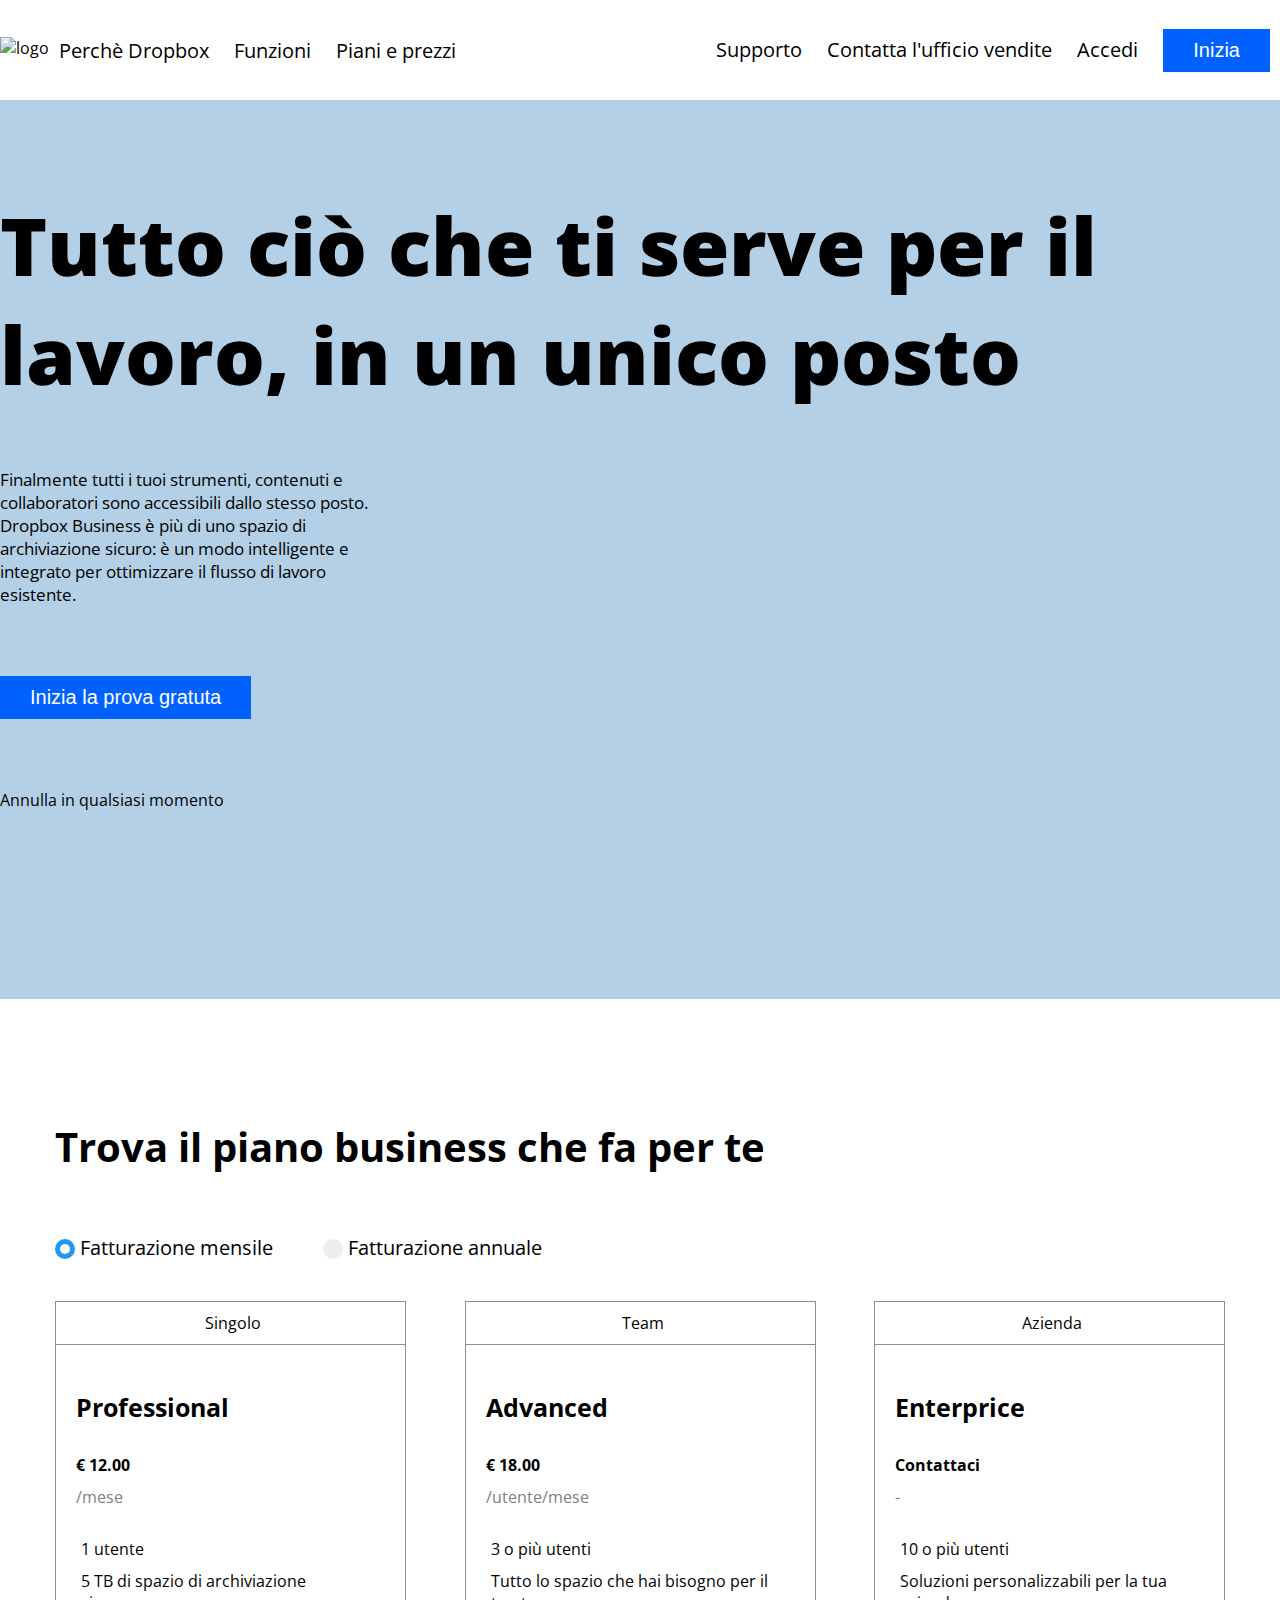
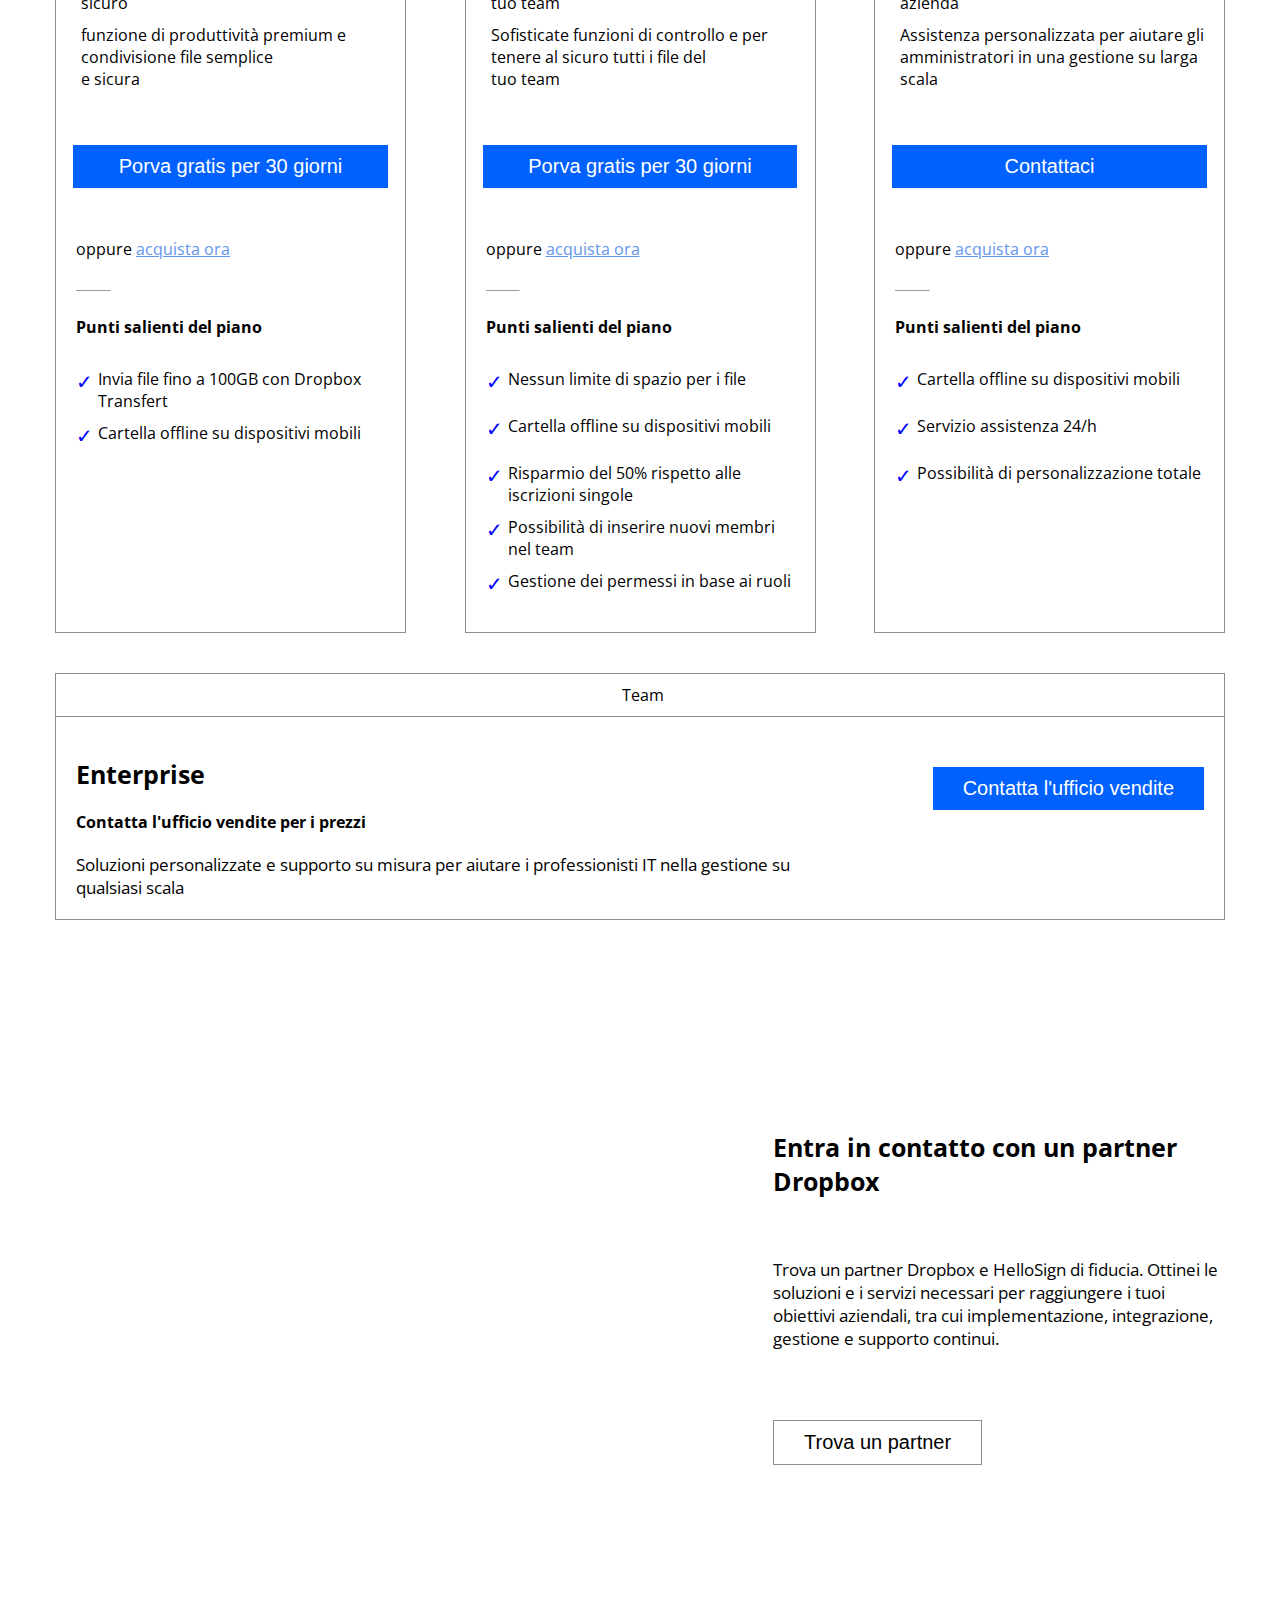
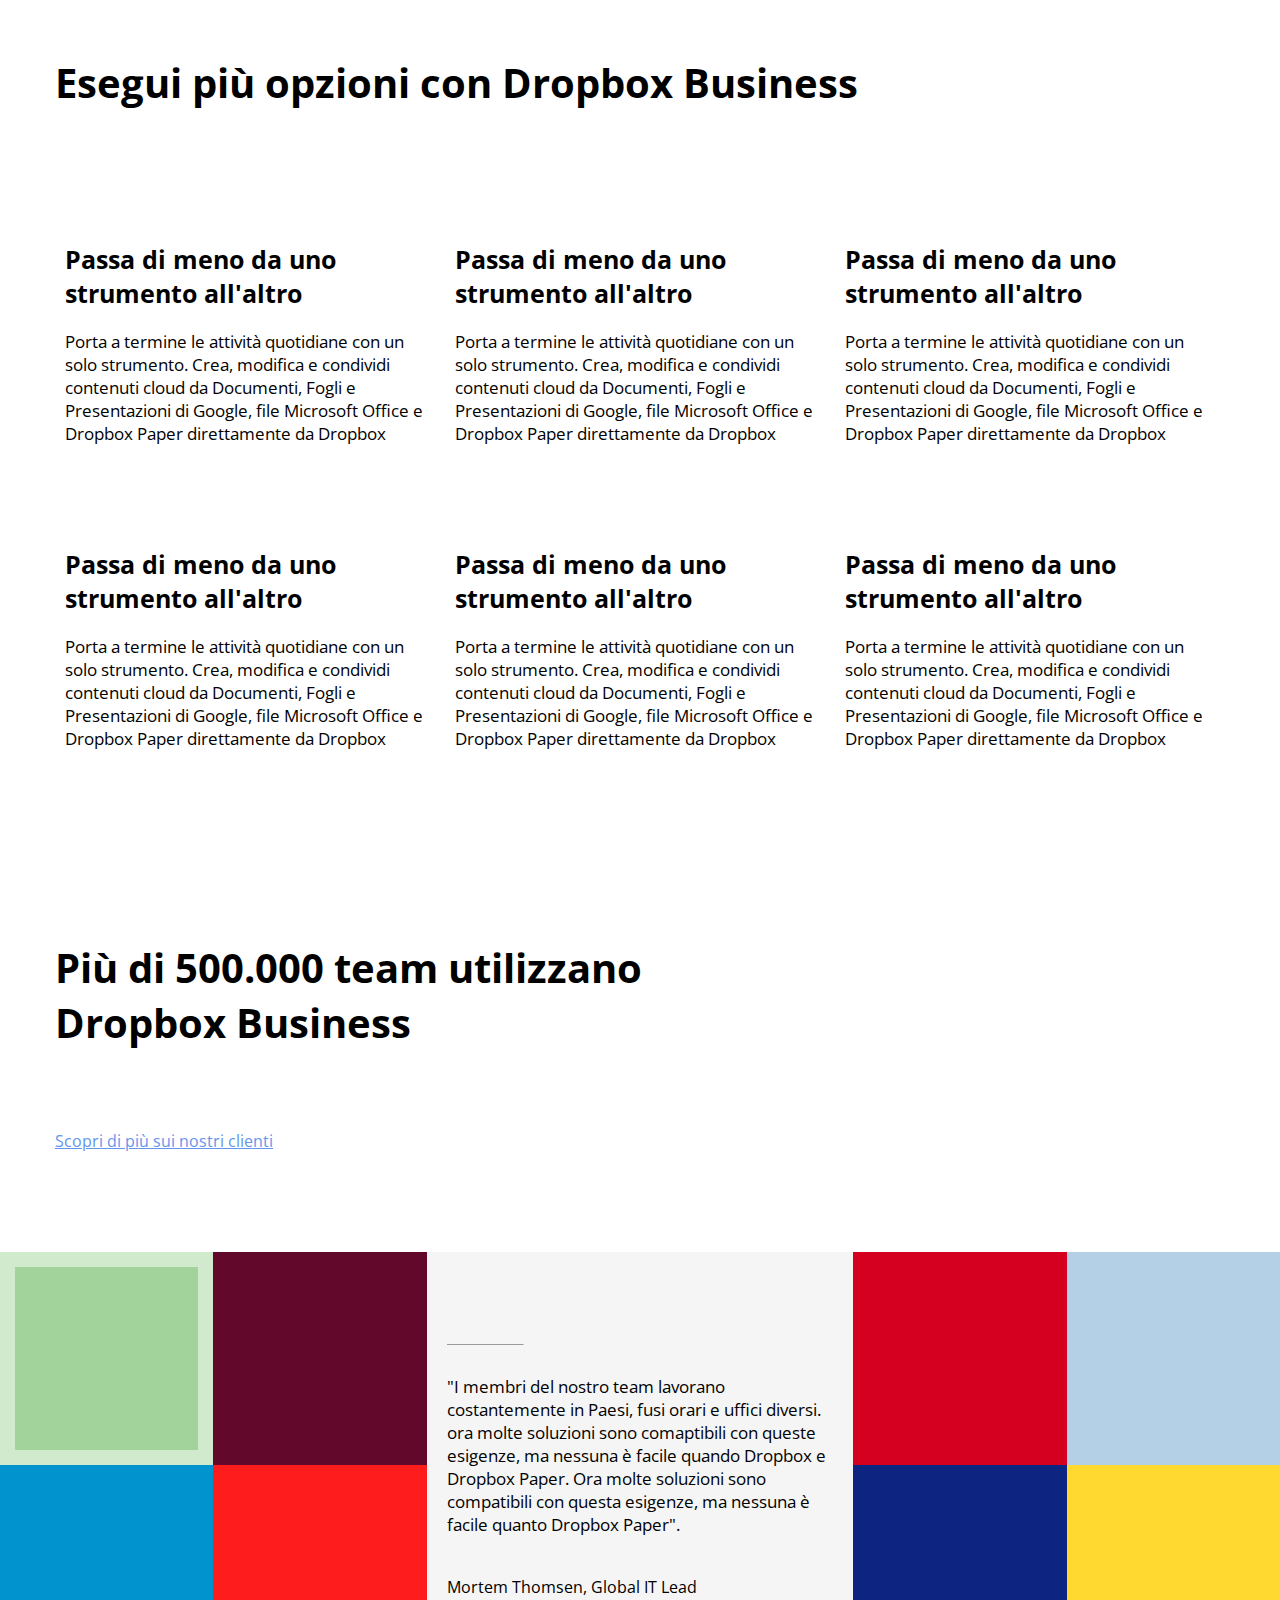
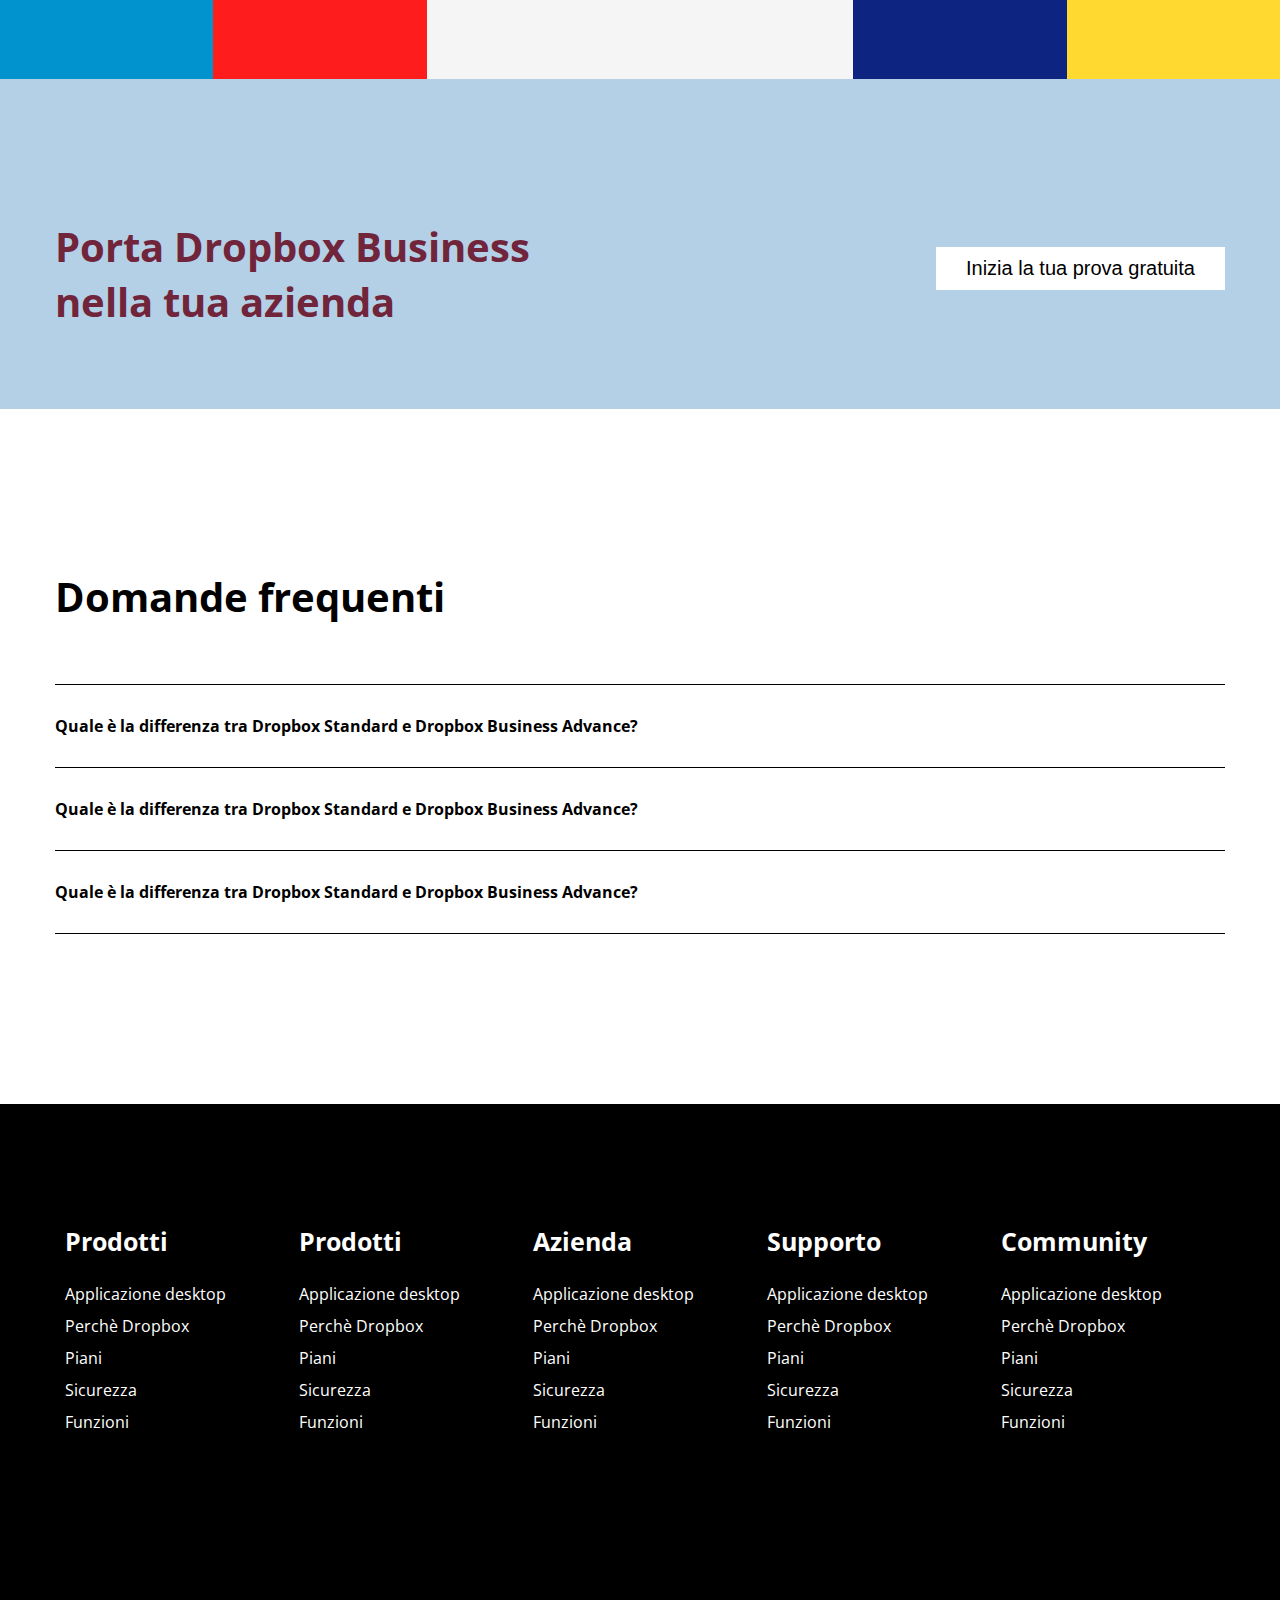
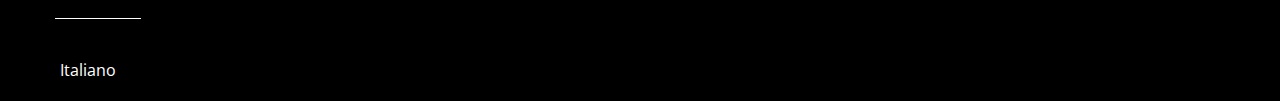
==== Bonus/index.html @ e91fddf3 "creazione file bonus" ====
<!DOCTYPE html>
<html lang="it">
    <head>
        <meta charset="UTF-8">
        <meta http-equiv="X-UA-Compatible" content="IE=edge">
        <meta name="viewport" content="width=device-width, initial-scale=1.0">
        <title>Dropbox</title>
        <link rel="preconnect" href="https://fonts.googleapis.com">
        <link rel="preconnect" href="https://fonts.gstatic.com" crossorigin>
        <link href="https://fonts.googleapis.com/css2?family=Open+Sans:wght@400;700;800&display=swap" rel="stylesheet">
        <link rel="stylesheet" href="https://cdnjs.cloudflare.com/ajax/libs/font-awesome/6.4.0/css/all.min.css" integrity="sha512-iecdLmaskl7CVkqkXNQ/ZH/XLlvWZOJyj7Yy7tcenmpD1ypASozpmT/E0iPtmFIB46ZmdtAc9eNBvH0H/ZpiBw==" crossorigin="anonymous" referrerpolicy="no-referrer">
        <link rel="stylesheet" href="./css/style.css">
    </head>
    <body>
        <!-- INIZIO HEADER -->
        <header>
            <div class="row">
                <div class="column-nav">
                    <!-- MENU DI SINISTRA -->
                    <div class="content flex">
                        <img src="./img/logo-small.png" alt="logo">
                        <ul class="nav">
                            <li> 
                                <a href="">Perchè Dropbox</a> 
                            </li>
                            <li> 
                                <a href="">Funzioni</a> 
                            </li>
                            <li> 
                                <a href="">Piani e prezzi</a> 
                            </li>
                        </ul>
                    </div>   
                    <!--FINE MENU DI SINISTRA  -->
                    <!-- MENU DI DESTRA -->        
                    <div class="content">                       
                        <ul class="nav">
                            <li> 
                                <a href="">Supporto</a> 
                            </li>
                            <li> 
                                <a href="">Contatta l'ufficio vendite</a> 
                            </li>
                            <li> 
                                <a href="">Accedi</a> 
                            </li>
                            <li> 
                                <button class="style-button">Inizia</button>
                            </li>
                        </ul>
                    </div>
                    <!-- FINEMENU DI DESTRA --> 
                </div>
            </div>
        </header>
        <!-- FINE HEADER -->
        <!-- INIZIO MAIN -->
        <main>
            <!-- INIZIO PRIMA SEZIONE -->
            <div class="jumbotron">
                <div class="big-container">
                    <div class="row wrap">
                        <!-- INIZIO PRIMA COLONNA CON TITOLO -->
                        <div class="column-100">
                            <div class="content">
                                <h1>Tutto ciò che ti serve per il <br> lavoro, in un unico posto </h1>
                            </div>
                        </div>
                        <!-- FINE PRIMA COLONNA CON TITOLO -->
                        <div class="column-100">
                            <div class="row">
                                <div class="column-30">
                                    <div class="content">
                                        <ul class="style-ul">
                                            <li>
                                                <p>Finalmente tutti i tuoi strumenti, contenuti e collaboratori sono accessibili dallo stesso posto. Dropbox Business è più di uno spazio di archiviazione sicuro: è un modo intelligente e integrato per ottimizzare il flusso di lavoro esistente.  </p>                                               
                                            </li>
                                            <li>
                                                <div>
                                                    <button class="style-button"> Inizia la prova gratuta</button>
                                                </div>  
                                            </li>
                                            <li>
                                                <div>Annulla in qualsiasi momento</div>
                                            </li>
                                        </ul>   
                                        <div id="arrow">
                                           <a id="link-no-color" href="#price-tag"> <i class="fa-sharp fa-solid fa-arrow-down"></i> </a>
                                        </div>  
                                    </div>
                                </div>
                                <!-- COLONNA CON IMMAGINE SPOSTATA -->
                                <div class="column-70 position-relative"> 
                                    <div class="img-position">
                                        <img class="img-dimension position" src="./img/jumbo.png" alt="">
                                    </div>
                                </div>
                                <!--  FINE COLONNA CON IMMAGINE SPOSTATA -->
                            </div> 
                        </div>
                    </div>
                </div>
            </div>
            <!-- FINE PRIMA SEZIONE -->
            <!-- INIZIO SECONDA SEZIONE -->
            <div class="container">
                <div class="row wrap">
                    <div class="column-100">
                        <div class="content ">
                            <h2>Trova il piano business che fa per te</h2>
                            <!-- BOTTONI RADIO -->
                            <div class=flex>
                                <label class="radio">Fatturazione mensile
                                    <input type="radio" checked="checked" name="radio"> 
                                    <span class="checkmark"></span>
                                </label>
                                <label class="radio">Fatturazione annuale
                                    <input type="radio" name="radio"> 
                                    <span class="checkmark"></span>
                            </label>
                            </div>
                            <!-- FINE BOTTONI RADIO -->
                        </div>
                    </div>
                    <div class="column-100">
                        <div class="row" id="olny-space-between">
                            <!-- PRIMA COLONNA PREZZI -->
                            <div class="column-30 border" id="price-tag">
                                <div >
                                    <div  class="user">
                                        <div> <i class="fa-solid fa-user"></i> Singolo</div>
                                    </div>
                                    <div>
                                        <ul class="price-list">
                                            <li>
                                                <h3>Professional</h3>
                                            </li>
                                            <li class="bold"> &euro; 12.00</li>
                                            <li class="grey-text">/mese</li>
                                        </ul>
                                    </div>
                                    <div>
                                        <ul class="price-list">
                                            <li> 
                                                <div><i class="fa-solid fa-user"></i></div>
                                                <div>1 utente</div> 
                                            </li>
                                            <li> 
                                                <div><i class="fa-solid fa-folder"></i></div>
                                                <div> 5 TB di spazio di archiviazione <br> sicuro</div>
                                            </li>
                                            <li> 
                                                <div><i class="fa-solid fa-share-nodes"></i></div> 
                                                <div>funzione di produttività premium e condivisione file semplice <br> e sicura</div>
                                            </li>
                                        </ul>
                                    </div>
                                    <div class="center">
                                        <button class="style-button width-button">Porva gratis per 30 giorni </button>
                                    </div>
                                    <div class="purchase-link">oppure <a href="">acquista ora</a> </div>
                                    <hr>
                                    <div>
                                        <ul class="price-list">
                                            <li>
                                                <h4>Punti salienti del piano</h4>
                                            </li>
                                            <li class="check">Invia file fino a 100GB con Dropbox Transfert</li>
                                            <li class="check">Cartella offline su dispositivi mobili</li>
                                        </ul>
                                    </div>    
                                </div>
                            </div> 
                            <!-- FINE PRIMA COLONNA PREZZI -->
                            <!-- SECONA COLONNA PREZZI -->
                            <div class="column-30 border">
                                <div >
                                    <div  class="user">
                                        <div><i class="fa-solid fa-users"></i>Team</div>
                                    </div>
                                    <div>
                                        <ul class="price-list">
                                            <li>
                                                <h3>Advanced</h3>
                                            </li>
                                            <li class="bold"> &euro; 18.00</li>
                                            <li class="grey-text">/utente/mese</li>
                                        </ul>
                                    </div>
                                    <div>
                                        <ul class="price-list">
                                            <li> 
                                                <div><i class="fa-solid fa-users"></i></div>
                                                <div>3 o più utenti</div> 
                                            </li>
                                            <li> 
                                                <div><i class="fa-solid fa-folder"></i></div>
                                                <div> Tutto lo spazio che hai bisogno per il tuo team</div>
                                            </li>
                                            <li> 
                                                <div><i class="fa-solid fa-share-nodes"></i></div> 
                                                <div>Sofisticate funzioni di controllo e per tenere al sicuro tutti i file del <br> tuo team</div>
                                            </li>
                                        </ul>
                                    </div>
                                    <div class="center">
                                        <button class="style-button width-button">Porva gratis per 30 giorni </button>
                                    </div>

                                    <div class="purchase-link">oppure <a href="">acquista ora</a> </div>
                                    <hr>
                                    <div>
                                        <ul class="price-list">
                                            <li>
                                                <h4>Punti salienti del piano</h4>
                                            </li>
                                            <li class="check">Nessun limite di spazio per i file</li>
                                            <li class="check">Cartella offline su dispositivi mobili</li>
                                            <li class="check">Risparmio del 50% rispetto alle iscrizioni singole</li>
                                            <li class="check">Possibilità di inserire nuovi membri nel team</li>
                                            <li class="check">Gestione dei permessi in base ai ruoli</li>
                                        </ul>
                                    </div>    
                                </div>
                            </div>
                            <!-- FINE SECONDA COLONNA PREZZI -->
                            <!-- TERZA COLONNA PREZZI -->
                            <div class="column-30 border">
                                <div >
                                    <div  class="user">
                                        <div> <i class="fa-sharp fa-solid fa-building"></i> Azienda</div>
                                    </div>
                                    <div>
                                        <ul class="price-list">
                                            <li>
                                                <h3>Enterprice</h3>
                                            </li>
                                            <li class="bold"> Contattaci</li>
                                            <li class="grey-text">-</li>
                                        </ul>
                                    </div>
                                    <div>
                                        <ul class="price-list">
                                            <li> 
                                                <div><i class="fa-solid fa-user"></i></div>
                                                <div>10 o più utenti</div> 
                                            </li>
                                            <li> 
                                                <div><i class="fa-solid fa-folder"></i></div>
                                                <div> Soluzioni personalizzabili per la tua azienda</div>
                                            </li>
                                            <li> 
                                                <div><i class="fa-solid fa-share-nodes"></i></div> 
                                                <div>Assistenza personalizzata per aiutare gli amministratori in una gestione su larga scala</div>
                                            </li>
                                        </ul>
                                    </div>
                                    <div class="center">
                                        <button class="style-button width-button ">Contattaci</button>
                                    </div>

                                    <div class="purchase-link">oppure <a href="">acquista ora</a> </div>
                                    <hr>
                                    <div>
                                        <ul class="price-list">
                                            <li>
                                                <h4>Punti salienti del piano</h4>
                                            </li>
                                            <li class="check">Cartella offline su dispositivi mobili</li>
                                            <li class="check">Servizio assistenza 24/h</li>
                                            <li class="check">Possibilità di personalizzazione totale</li>
                                        </ul>
                                    </div>    
                                </div>
                            </div>
                            <!-- FINE TERZA COLONNA PREZZI -->
                        </div>
                    </div>
                    <div class="column-100 border margin-bottom">
                        <div>
                            <div class="user"><i class="fa-sharp fa-solid fa-building"></i>Team</div>
                            <div class="padding position-relative">
                                <h3>Enterprise</h3>
                                <h4>Contatta l'ufficio vendite per i prezzi</h4>
                                <p>Soluzioni personalizzate e supporto su misura per aiutare i professionisti IT nella gestione su <br> qualsiasi scala</p>
                                <button class="style-button position-button">Contatta l'ufficio vendite</button>
                            </div>
                        </div>
                    </div>
                </div> 
            </div>
            <!-- FINE SECONDA SEZIONE -->
            <!-- INIZIO TERZA SEZIONE -->
            <div class="container">
                <div class="row">
                    <div class="column-60">
                       <div class="content">
                        <img class="img-dimension" src="./img/partner.png" alt="">
                       </div>
                    </div>
                    <div class="column-40">
                        <div class="content">
                            <ul class="style-ul">
                                <li>
                                    <h3>Entra in contatto con un partner Dropbox</h3>
                                </li>
                                <li>
                                    <p>Trova un partner Dropbox e HelloSign di fiducia. Ottinei le soluzioni e i servizi necessari per raggiungere i tuoi obiettivi aziendali, tra cui implementazione, integrazione, gestione e supporto continui.</p>
                                </li>
                                <li>
                                    <div>
                                        <button class="style-button white-button border"> Trova un partner</button>
                                    </div>  
                                </li>
                            </ul>   
                        </div>
                    </div>
                </div>
            </div>
             <!-- FINE TERZA SEZIONE -->
             <!-- INIZIO QUARTA SEZIONE -->
            <div class="container">
                <div class="row wrap">
                    <div class="column-100">
                        <h2>Esegui più opzioni con Dropbox Business</h2>
                    </div>
                    <div class="column-100">
                        <div class="row wrap">
                            <div class="column-33">
                                <div class="content">
                                    <img class="img-dimension" src="./img/business-feature-switching-tools.png" alt="">
                                    <h3>Passa di meno da uno strumento all'altro</h3>
                                    <p>Porta a termine le attività quotidiane con un solo strumento. Crea, modifica e condividi contenuti cloud da Documenti, Fogli e Presentazioni di Google, file Microsoft Office e Dropbox Paper direttamente da Dropbox</p>
                                </div>
                            </div>
                            <div class="column-33">
                                <div class="content">
                                    <img class="img-dimension" src="./img/business-feature-send-files-it.png" alt="">
                                    <h3>Passa di meno da uno strumento all'altro</h3>
                                    <p>Porta a termine le attività quotidiane con un solo strumento. Crea, modifica e condividi contenuti cloud da Documenti, Fogli e Presentazioni di Google, file Microsoft Office e Dropbox Paper direttamente da Dropbox</p>
                                </div>
                            </div>
                            <div class="column-33">
                                <div class="content">
                                    <img class="img-dimension" src="./img/business-feature-coordinate-it.png" alt="">
                                    <h3>Passa di meno da uno strumento all'altro</h3>
                                    <p>Porta a termine le attività quotidiane con un solo strumento. Crea, modifica e condividi contenuti cloud da Documenti, Fogli e Presentazioni di Google, file Microsoft Office e Dropbox Paper direttamente da Dropbox</p>
                                </div>
                            </div>
                            <div class="column-33">
                                <div class="content">
                                    <img class="img-dimension" src="./img/business-feature-integrations-it.png" alt="">
                                    <h3>Passa di meno da uno strumento all'altro</h3>
                                    <p>Porta a termine le attività quotidiane con un solo strumento. Crea, modifica e condividi contenuti cloud da Documenti, Fogli e Presentazioni di Google, file Microsoft Office e Dropbox Paper direttamente da Dropbox</p>
                                </div>
                            </div>
                            <div class="column-33">
                                <div class="content">
                                    <img class="img-dimension" src="./img/business-feature-multi-device.png" alt="">
                                    <h3>Passa di meno da uno strumento all'altro</h3>
                                    <p>Porta a termine le attività quotidiane con un solo strumento. Crea, modifica e condividi contenuti cloud da Documenti, Fogli e Presentazioni di Google, file Microsoft Office e Dropbox Paper direttamente da Dropbox</p>
                                </div>
                            </div>
                            <div class="column-33">
                                <div class="content">
                                    <img class="img-dimension" src="./img/business-feature-security.png" alt="">
                                    <h3>Passa di meno da uno strumento all'altro</h3>
                                    <p>Porta a termine le attività quotidiane con un solo strumento. Crea, modifica e condividi contenuti cloud da Documenti, Fogli e Presentazioni di Google, file Microsoft Office e Dropbox Paper direttamente da Dropbox</p>
                                </div>
                            </div>
                        </div>
                    </div>
                </div>
            </div>
            <!-- FINE QUARTA SEZIONE -->
            <!-- INIZIO QUINTA SEZIONE -->
            <div class="container">
                <div class="row">
                    <div class="column-100 margin-bottom" >
                        <div class="content">
                            <h2>Più di 500.000 team utilizzano <br> Dropbox Business</h2>
                        </div>
                        <div>
                            <a href="">Scopri di più sui nostri clienti</a>
                        </div>
                    </div>
                </div>
            </div>
            <div class="jumbotron">
                <div class="row wrap">
                    <div class="column-100">
                        <div class="row">
                            <div class="column-logo">
                                <div class="row wrap">
                                    <div class="column-50 flex-center" id="square-1">   
                                      <img class="img-dimension-fix" src="./img/designit.svg" alt="">   
                                    </div>
                                    <div class="column-50 flex-center" id="square-2">   
                                        <img class="img-dimension-fix" src="./img/arizona_state_university.svg" alt="">   
                                      </div>
                                    <div class="column-50 flex-center" id="square-3">   
                                        <img class="img-dimension-fix" src="./img/university_of_florida.svg" alt="">   
                                    </div>
                                    <div class="column-50 flex-center" id="square-4">   
                                        <img class="img-dimension-fix" src="./img/topps.svg" alt="">   
                                    </div>
                                </div>
                            </div>
                            <div class="column-logo">
                                <div class="content padding">
                                    <img id="logo-dimension" src="./img/designit.svg" alt="">
                                    <hr id="hr-logo-svg" >
                                    <p>"I membri del nostro team lavorano costantemente in Paesi, fusi orari e uffici diversi. ora molte soluzioni sono comaptibili con queste esigenze, ma nessuna è facile quando Dropbox e Dropbox Paper. Ora molte soluzioni sono compatibili con questa esigenze, ma nessuna è facile quanto Dropbox Paper".</p>
                                    <div class="margin-bottom">Mortem Thomsen, Global IT Lead </div>
                                </div>
                            </div>
                            <div class="column-logo">
                                <div class="row wrap">
                                    <div class="column-50 flex-center" id="square-5">   
                                        <img class="img-dimension-fix" src="./img/world_bicycle_relief.svg" alt="">   
                                      </div>
                                      <div class="column-50 flex-center" id="square-6">   
                                          <img class="img-dimension-fix" src="./img/hearst_corp.svg" alt="">   
                                        </div>
                                      <div class="column-50 flex-center" id="square-7">   
                                          <img class="img-dimension-fix" src="./img/lonely_planet.svg" alt="">   
                                      </div>
                                      <div class="column-50 flex-center" id="square-8">   
                                          <img class="img-dimension-fix" src="./img/clear_channel.svg" alt="">   
                                      </div>
                                </div>
                            </div>
                        </div>
                    </div>
                </div>
                <div class="container">
                    <div class="row">
                        <div class="column-100">
                           <div class="content flex-space-between">
                            <h2 id="h2-color">Porta Dropbox Business <br> nella tua azienda</h2>
                            <button class="style-button white-button"> Inizia la tua prova gratuita </button>
                           </div>
                        </div>
                    </div>
                </div>
            </div>
            <!-- FINE QUINTA SEZIONE -->
            <!-- INIZIO SESTA SEZIONE -->
            <div class="container">
                <div class="row">
                    <div class="column-100 margin-bottom">
                        <div class="content">
                            <h2 id="faq">Domande frequenti</h2>
                            <div class="accordion flex-space-between">
                                <div > Quale è la differenza tra Dropbox Standard e Dropbox Business Advance?</div>
                                <div class="angle_down"><i class="fa-solid fa-angle-down"></i></div>
                            </div>
                            <div class="accordion flex-space-between">
                                <div > Quale è la differenza tra Dropbox Standard e Dropbox Business Advance?</div>
                                <div class="angle_down"><i class="fa-solid fa-angle-down"></i></div>
                            </div>
                            <div class="accordion flex-space-between">
                                <div > Quale è la differenza tra Dropbox Standard e Dropbox Business Advance?</div>
                                <div class="angle_down"><i class="fa-solid fa-angle-down"></i></div>
                            </div>
                        </div>
                    </div>
                </div>
            </div>
             <!-- FINE SESTA SEZIONE -->                
        </main>
        <!-- FINE MAIN -->
        <!-- INIZIO FOOTER -->
        <footer>
            <div class="container">
                <div class="row wrap">
                    <div class="column-100 margin-bottom">
                        <div class="row">
                            <div class="column-20">
                                <div class="content">
                                    <h3>Prodotti</h3>
                                    <ul class="footer-list">
                                        <li><a href="">Applicazione desktop</a></li>
                                        <li><a href="">Perchè Dropbox</a></li>
                                        <li><a href="">Piani</a></li>
                                        <li><a href="">Sicurezza</a></li>
                                        <li><a href="">Funzioni</a></li>
                                    </ul>
                                </div>
                            </div>
                            <div class="column-20">
                                <div class="content">
                                    <h3>Prodotti</h3>
                                    <ul class="footer-list">
                                        <li><a href="">Applicazione desktop</a></li>
                                        <li><a href="">Perchè Dropbox</a></li>
                                        <li><a href="">Piani</a></li>
                                        <li><a href="">Sicurezza</a></li>
                                        <li><a href="">Funzioni</a></li>
                                    </ul>
                                </div>
                            </div>
                            <div class="column-20">
                                <div class="content">
                                    <h3>Azienda</h3>
                                    <ul class="footer-list">
                                        <li><a href="">Applicazione desktop</a></li>
                                        <li><a href="">Perchè Dropbox</a></li>
                                        <li><a href="">Piani</a></li>
                                        <li><a href="">Sicurezza</a></li>
                                        <li><a href="">Funzioni</a></li>
                                    </ul>
                                </div>
                            </div>
                            <div class="column-20">
                                <div class="content">
                                    <h3>Supporto</h3>
                                    <ul class="footer-list">
                                        <li><a href="">Applicazione desktop</a></li>
                                        <li><a href="">Perchè Dropbox</a></li>
                                        <li><a href="">Piani</a></li>
                                        <li><a href="">Sicurezza</a></li>
                                        <li><a href="">Funzioni</a></li>
                                    </ul>
                                </div>
                            </div>
                            <div class="column-20">
                                <div class="content">
                                    <h3>Community</h3>
                                    <ul class="footer-list">
                                        <li><a href="">Applicazione desktop</a></li>
                                        <li><a href="">Perchè Dropbox</a></li>
                                        <li><a href="">Piani</a></li>
                                        <li><a href="">Sicurezza</a></li>
                                        <li><a href="">Funzioni</a></li>
                                    </ul>
                                </div>
                            </div>
                        </div>
                    </div>
                    <div class="column-100">
                        <div class="content">
                            <div id="language"> <i class="fa-solid fa-earth-europe"></i> Italiano <i class="fa-solid fa-caret-up"></i></div> 
                        </div>
                    </div>
                </div>
                
            </div>
        </footer>
        <!-- FINE FOOTER -->
    
    </body>
</html>
---- Bonus/css/style.css ----
*{
    margin:0;
    padding:0;
    box-sizing: border-box;
}

body{
    font-family: 'Open Sans', sans-serif;
}

html{
    scroll-behavior: smooth;
}

/*  CLASSI UTILITIES */
/* CLASSI CONTENITORI */
.row{
    height: 100%;
    display: flex; 
}

.content{
    margin: 20px 0;
 }

.jumbotron{
    background-color: rgba(180,208,231,255);
}
.container{
    margin: 0 auto;
    max-width: 1170px;
    margin-top: 50px;
}
/* FINE CLASSI CONTENITORI */

/* CLASSI STILE LISTE */
ul{
    list-style-type: none;
}

li{
    display: flex;
}

.style-ul > li{
    padding: 20px 0;
}
/* FINE CLASSI STILI LISTE */

/* CLASSI LARGHEZZA COLONNE */
.column-70{
    width: 70%; 
}

.column-30{
    width: 30%;  
}

.column-33{
    margin: 10px;
    width: calc(100%/3 - 20px)
}

.column-100{    
    width: 100%;
}
/* FINE CLASSI LARGHEZZA COLONNE */

/* CLASSI FLEX E POSITION */
.flex{
    display: flex;
}
.wrap{
    flex-wrap: wrap;
}
.position-relative{
    position:relative
}

.flex-space-between{
    display: flex;
    justify-content: space-between;
    align-items: center;
}
/* FINE CLASSI FLEX E POSITION */

/* CLASSI STILE TITOLI E PARAGRAFI */
h2{
    font-size: 40px;
    padding-top: 30px;
    margin-top: 40px;
    padding-bottom: 60px;
}

h3 {
    font-size: 25px;
    padding: 20px 0;
}

h4{
    padding-bottom: 20px;  
}

p{
    font-size: 17px;
    
}
/* FINE CLASSI STILE TITOLI E PARAGRAFI */

/* CLASSI STILE BOX-MODEL */
.border{
    border: 1px solid rgb(142, 140, 140);
}

.padding{
    padding: 20px;
}

.margin-bottom{
    margin-bottom:100px;
    margin-top: 40px;
}
/* FINE CLASSI STILE BOX-MODEL */

/* CLASSI STILE BUTTON*/
button{
    background-color: rgba(0,97,255,255);
    border: none; 
    color: white;
}

.white-button{
    background-color: white;
    color: black;
}

.style-button{
    font-size: 20px;
    padding: 10px 30px;
    margin: 30px 0;
}

/* FINE CLASSI STILE BUTTON */

.img-dimension{
    width: 100%;
}
/* FINE CLASSI UTILITIES */

/* INIZIO CLASSI HEADER */
header{
    height: 100px;  
}

header a {
    text-decoration: none;
    color: black;
}

.column-nav{
    height: 100%;
    width: 100%;
    display: flex;
    justify-content: space-between;
    align-items: center; 
}

.nav{
    font-size: 20px;
}

.nav > li{
    display: inline-block;
    margin:0 10px;
}
/* FINE CLASSI HEADER */

/* INIZIO CLASSI MAIN */
main a{
    color: cornflowerblue;
}

/* CLASSI PRIMA SEZIONE */
.big-container{
    max-width: 1400px;
    margin:0 auto;  
}

#arrow{
    font-size: 50px;
    padding-top: 80px;
}

h1{
    margin-top:90px;
    font-weight: 800;
    font-size: 80px;
}

.img-position{
    position: absolute;
    top:85px
}

#link-no-color{
    color: black;
}

/* FINE CLASSI PRIMA SEZIONE */

/* INZIO CLASSI SECONDA SEZIONE */
/* STILIZZAZIONE RADIO BUTTON */
.radio{
    display: block;
    position: relative;
    padding-left: 25px;
    margin-right: 50px;
    margin-bottom: 20px;
    cursor: pointer;
    font-size: 20px;
    -webkit-user-select: none;
    -moz-user-select: none;
    -ms-user-select: none;
    user-select: none;
}

.radio input {
    position: absolute;
    opacity: 0;
    cursor: pointer;
}

.checkmark {
    position: absolute;
    top: 5px;
    left: 0px;
    height: 20px;
    width: 20px;
    background-color: #eee;
    border-radius: 50%;
}

.radio:hover input ~ .checkmark {
    background-color: #ccc;
  }
  
.radio input:checked ~ .checkmark {
    background-color: #2196F3;
} 

.checkmark:after {
    content: "";
    position: absolute;
    display: none;
}

.radio:after {
    content: "";
    position: absolute;
    display: none;
}

.radio input:checked ~ .checkmark:after {
    display: block;
  }

.radio .checkmark:after {
    position: absolute;
    top: 50%;
    left: 50%;
    transform: translate(-50%, -50%);
    width:10px;
    height: 10px;
    border-radius: 50%;
    background: white;
}
/* FINE STILIZZAZIONE RADIO BUTTON */
.check::before{
    content: '✓';
    padding-right:5px;
    padding-bottom: 10px;
    font-size: 20px;
    color:blue
}

#olny-space-between{
    display: flex;
    justify-content: space-between;
}

.user{
    text-align: center;
    border-bottom: 1px solid rgb(142, 140, 140); 
    padding:10px 
}

.fa-solid{
    padding-right: 5px;
    
}

.price-list{
    margin:20px;
}

.price-list > li{
    padding: 5px 0;
}

.purchase-link{
    padding: 20px;
}

.center{
    text-align: center;
}

hr{
    width: 10%;
    margin-left: 20px;
    margin-top: 10px;
    border-bottom: 0;
}

.grey-text{
    color: grey;
}

.bold{
    font-weight: 700;
}

.width-button{
    width: 90%;
}
.position-button{
    position: absolute;
    right: 20px;
    top: 20px;
}
/* FINE CLASSI SECONDA SEZIONE */

/* INIZIO CLASSI TERZA SEZIONE */
.column-60{
    width: 60%;
    margin-right: 40px; 
}

.column-40{
    width: 40%; 
}
/* FINE CLASSI TERZA SEZIONE */

/* INZIO CLASSI QUINTA SEZIONE */
.img-dimension-fix{
    width: 50%;
    filter: invert(100%);
}

.column-50{
    width: calc(100%/2);
    height: calc(100%/2);
}

.flex-center{
    display: flex;
    justify-content: center;
    align-items: center;  
}

.column-logo{
    width: calc(100%/3);
    height: calc(100vw/3);
    background-color:rgba(245,245,245,255) ;
}

.column-20{
  
    width: 20%;
    margin: 40px 10px;
}

#hr-logo-svg{
    margin: 30px 0;
    width: 20%;
    border-bottom: 0;
    color: gray;
}

#logo-dimension{
    width: 50%;
}
/* CLASSI BACKGROUND-COLOR QUADRATI */
#square-1{
    background-color: rgba(162,211,155,255) ;
    border: 15px solid rgba(209,233,205,255);
}
#square-2{
    background-color:rgba(97,8,43,255) ;
}
#square-3{
    background-color:rgba(0,147,206,255) ;
}
#square-4{
    background-color:rgba(255,28,28,255) ;
}
#square-5{
    background-color:rgba(213,0,31,255) ;
}
#square-6{
    background-color:rgba(180,208,231,255) ;
}
#square-7{
    background-color:rgba(13,36,129,255) ;
}
#square-8{
    background-color:rgba(255,216,48,255) ;
}
/* FINE CLASSI BACKGROUND-COLOR QUADRATI */
#h2-color{
    color: rgba(113,37,59,255) ;
}
/* FINE CLASSI QUINTA SEZIONE */

/* CLASSI SESTA SEZIONE */
#faq{
    border-bottom: 1px solid black;
}

.accordion{
    border-bottom: 1px solid black;
    padding: 30px 0;
    font-weight: 700;
}

.angle_down{
    padding:0 40px;
}
/* FINE CLASSI SESTA SEZIONE */
/* FINE CLASSI MAIN */

/* CLASSI FOOTER */
footer{
    background-color: black;
    color: white;
}
footer a {
    text-decoration: none;
    color: white;
}

.footer-list li{
    padding: 5px 0;
}

#language{
    display: inline-block;
    border-top: 1px solid white;
    padding-top: 40px;
    padding-right: 20px;
}
/* CLASSI FOOTER */
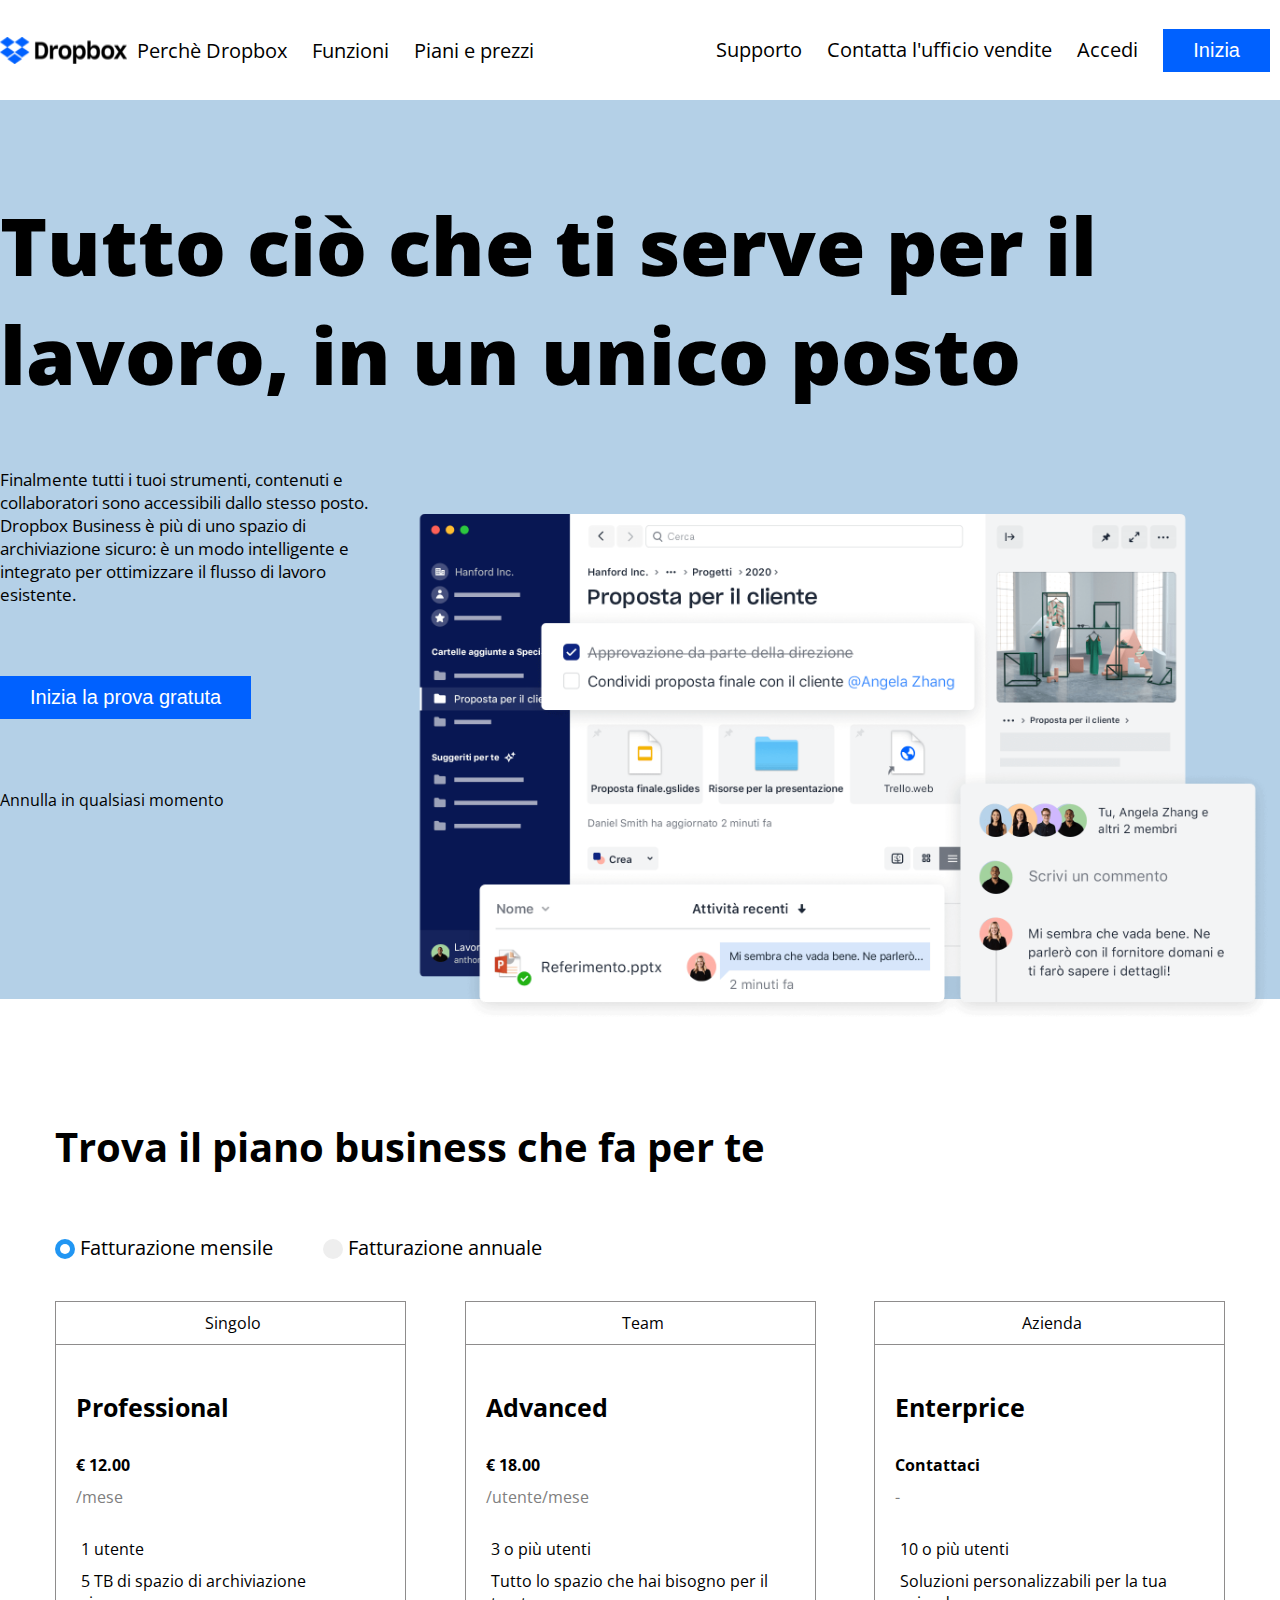
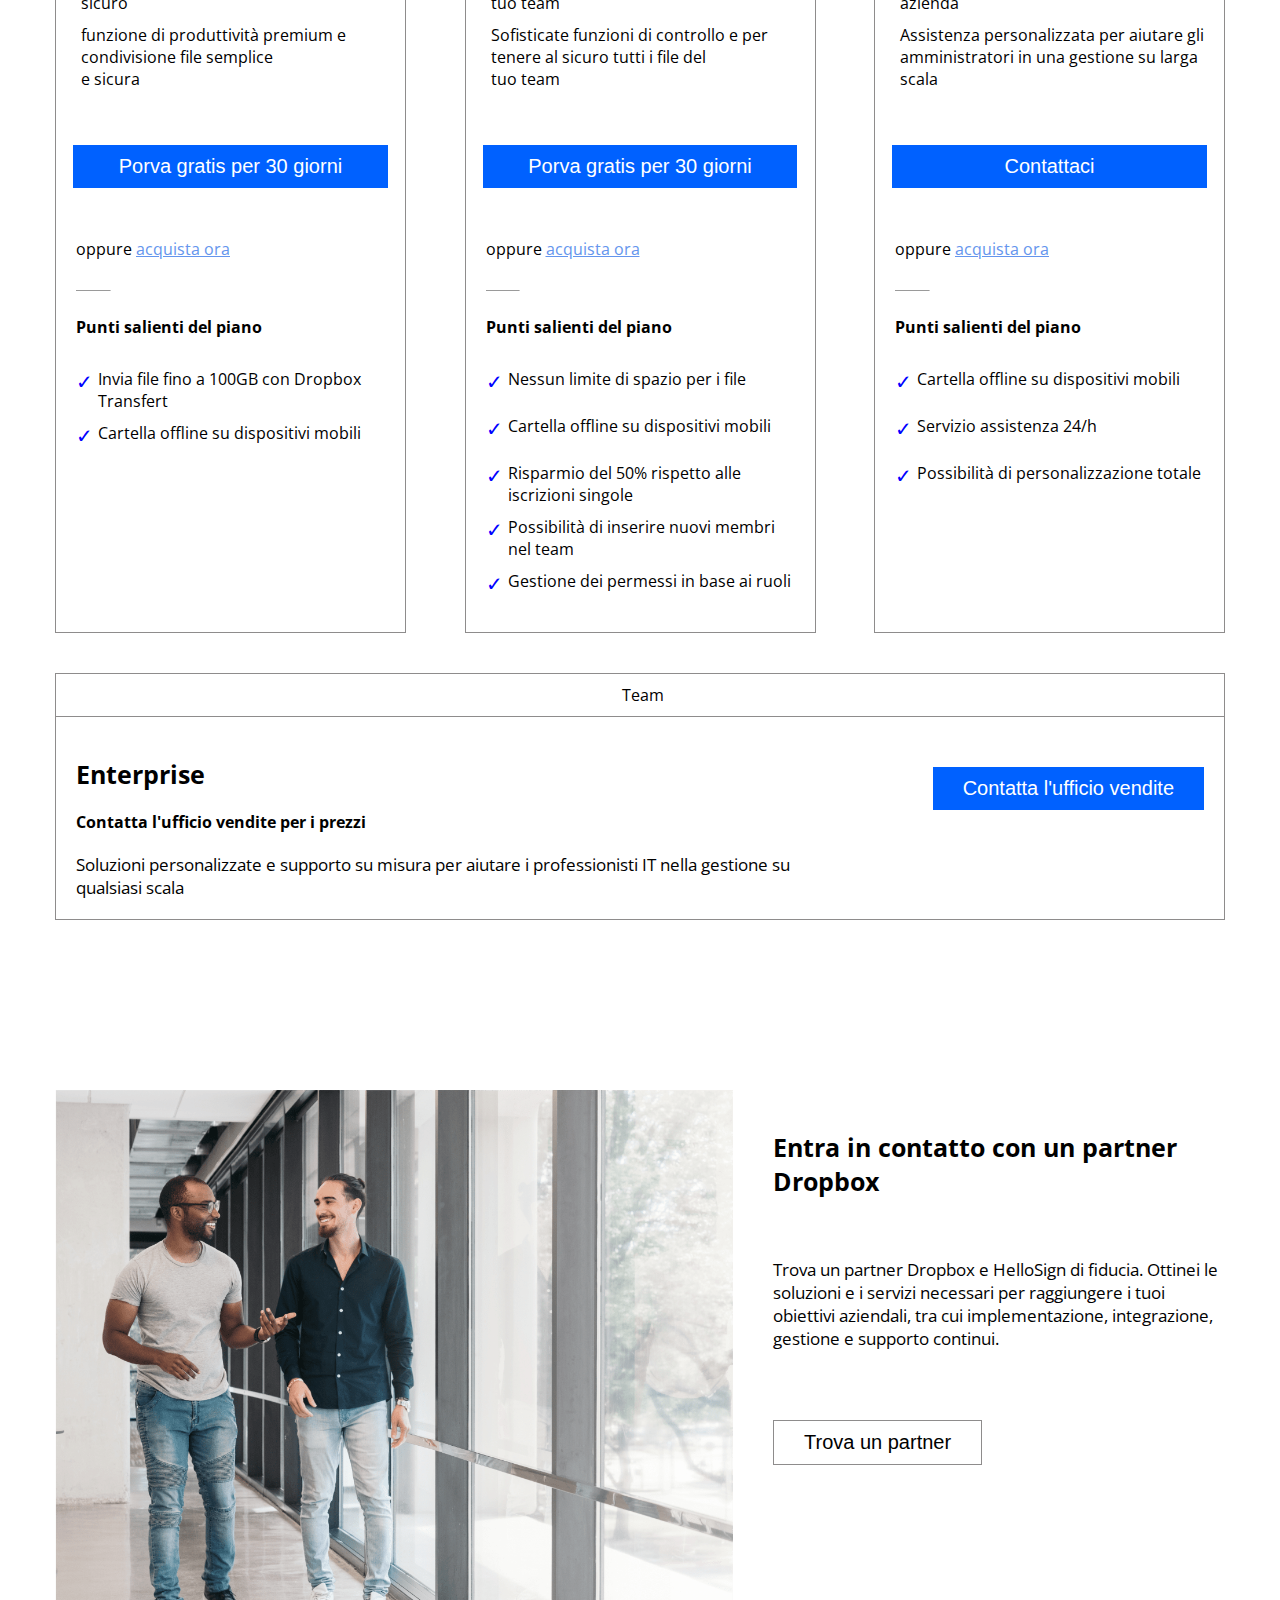
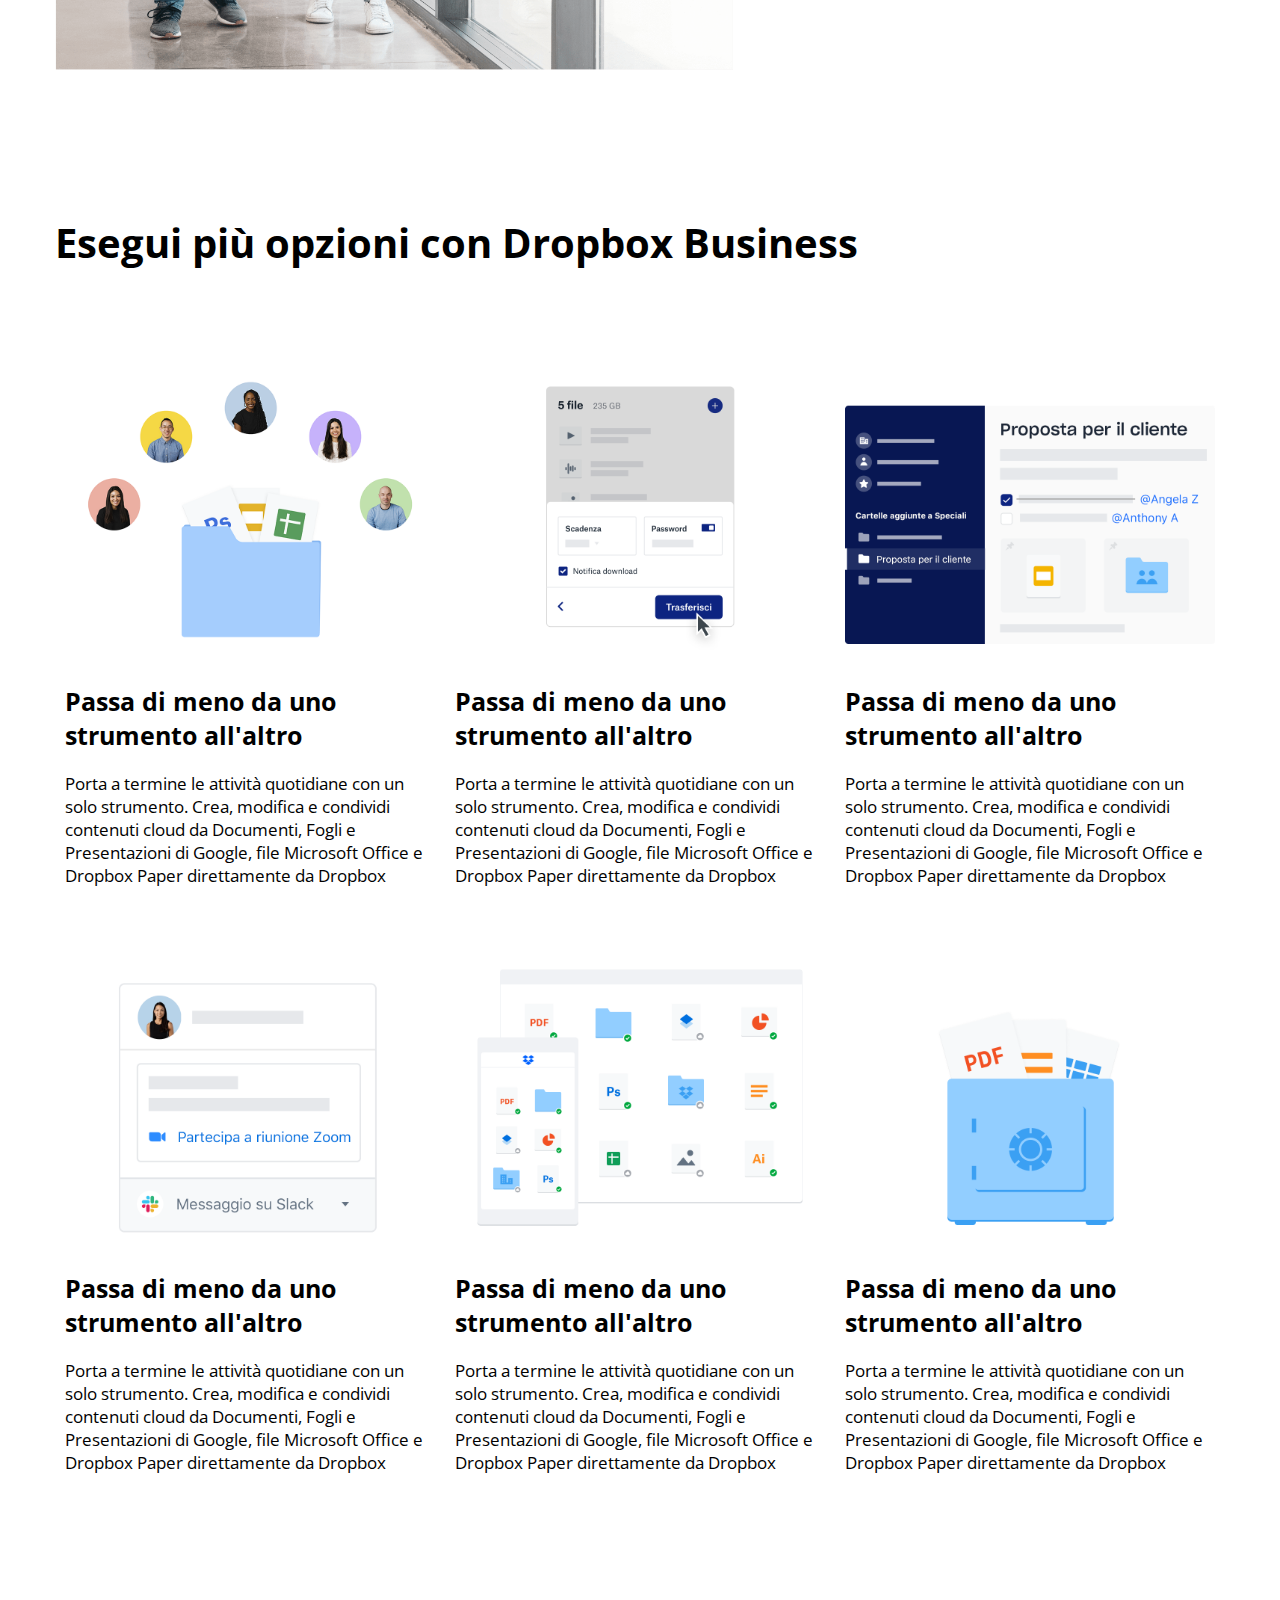
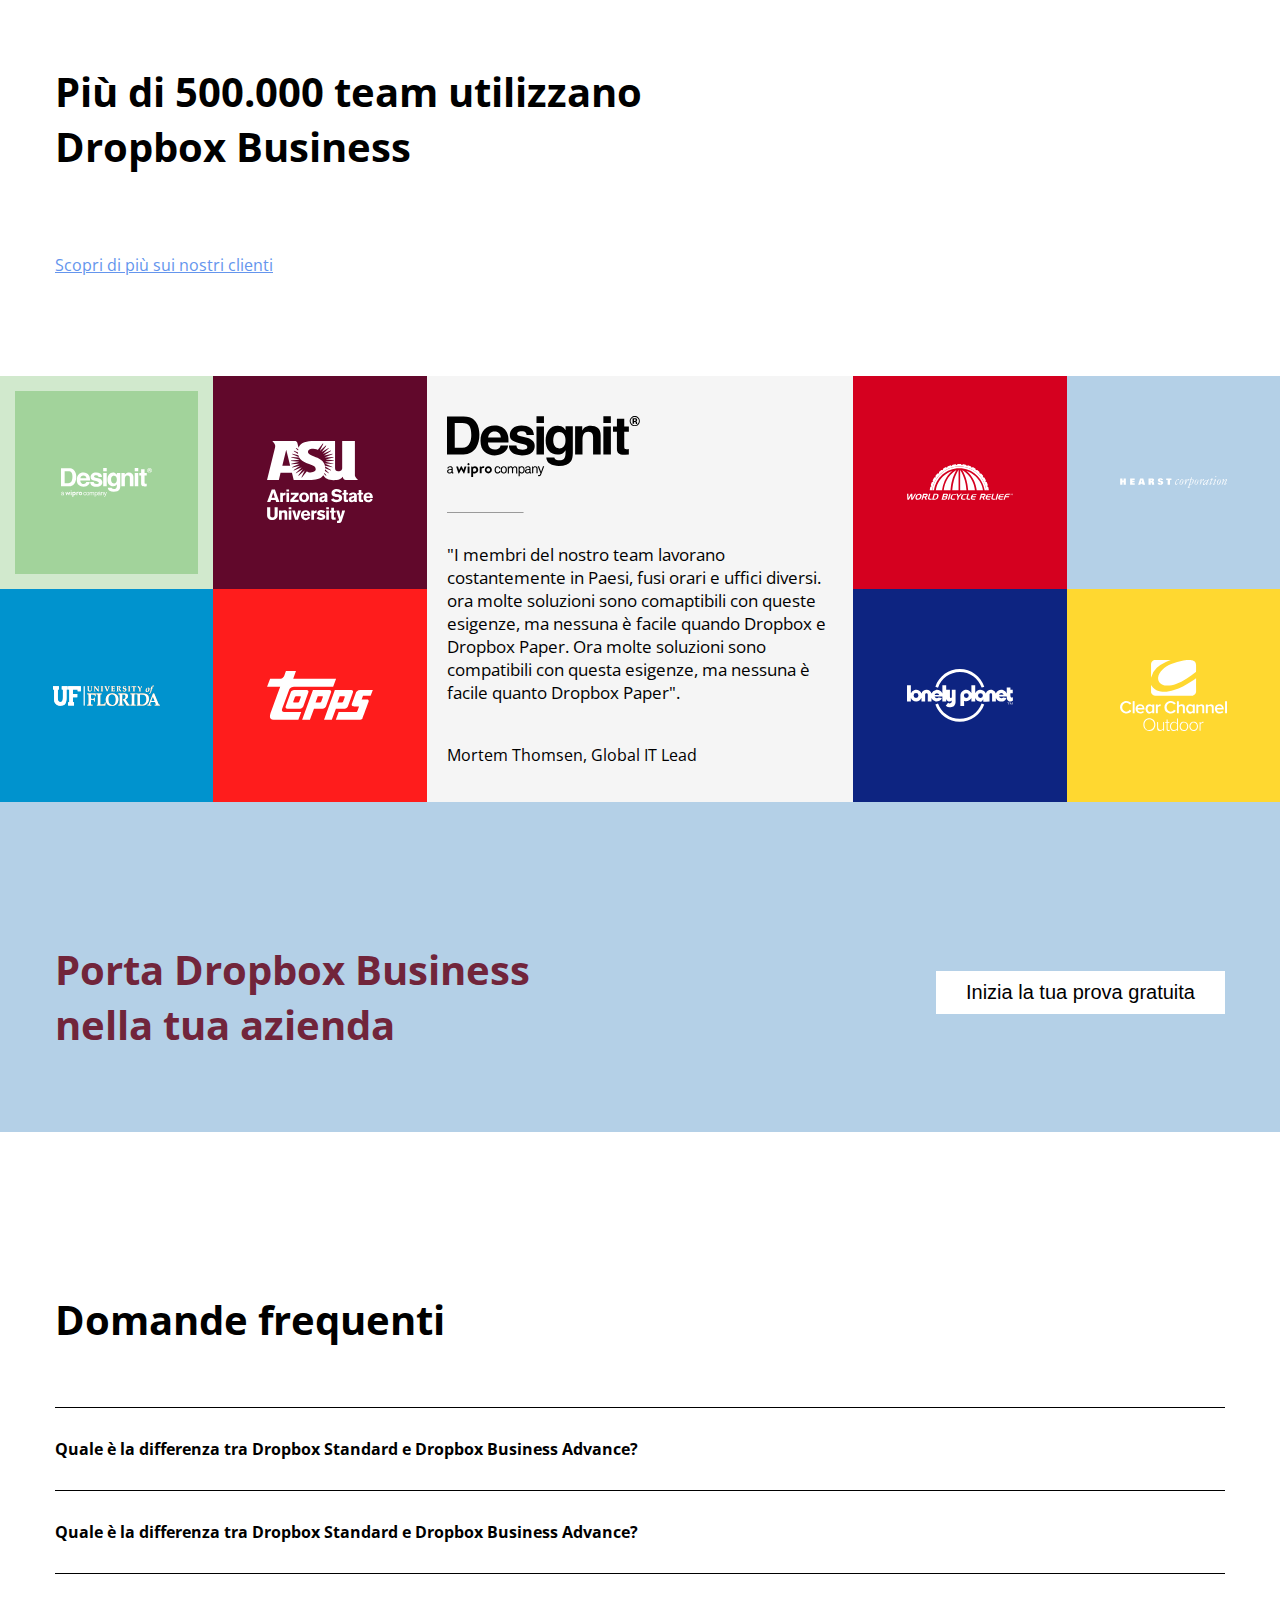
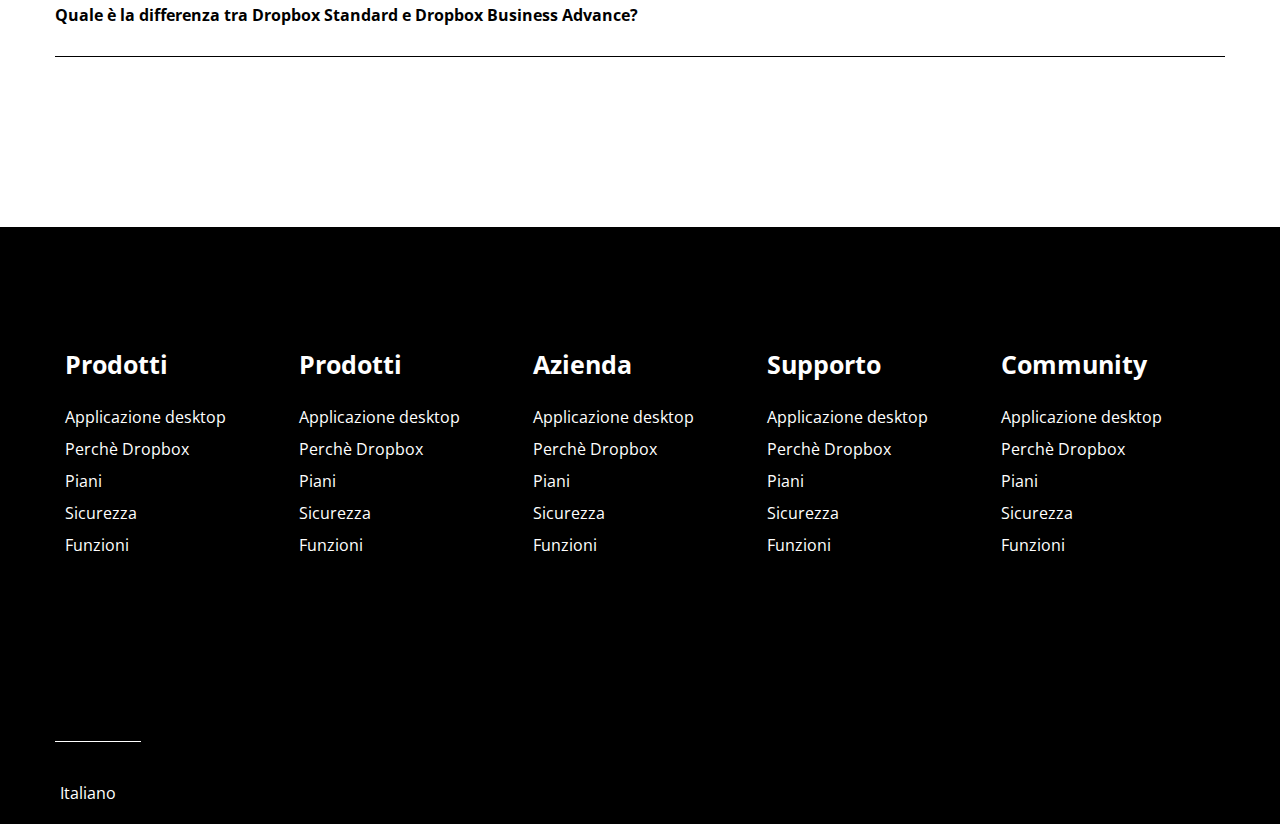
==== commit e03c4d22: "[FIX]link immagini" ====
--- a/Bonus/index.html
+++ b/Bonus/index.html
@@ -4,7 +4,7 @@
         <meta charset="UTF-8">
         <meta http-equiv="X-UA-Compatible" content="IE=edge">
         <meta name="viewport" content="width=device-width, initial-scale=1.0">
-        <title>Dropbox</title>
+        <title>Dropbox-bonus</title>
         <link rel="preconnect" href="https://fonts.googleapis.com">
         <link rel="preconnect" href="https://fonts.gstatic.com" crossorigin>
         <link href="https://fonts.googleapis.com/css2?family=Open+Sans:wght@400;700;800&display=swap" rel="stylesheet">
@@ -18,7 +18,7 @@
                 <div class="column-nav">
                     <!-- MENU DI SINISTRA -->
                     <div class="content flex">
-                        <img src="./img/logo-small.png" alt="logo">
+                        <img src=".././img/logo-small.png" alt="logo">
                         <ul class="nav">
                             <li> 
                                 <a href="">Perchè Dropbox</a> 
@@ -92,7 +92,7 @@
                                 <!-- COLONNA CON IMMAGINE SPOSTATA -->
                                 <div class="column-70 position-relative"> 
                                     <div class="img-position">
-                                        <img class="img-dimension position" src="./img/jumbo.png" alt="">
+                                        <img class="img-dimension position" src=".././img/jumbo.png" alt="jumbo">
                                     </div>
                                 </div>
                                 <!--  FINE COLONNA CON IMMAGINE SPOSTATA -->
@@ -295,7 +295,7 @@
                 <div class="row">
                     <div class="column-60">
                        <div class="content">
-                        <img class="img-dimension" src="./img/partner.png" alt="">
+                        <img class="img-dimension" src=".././img/partner.png" alt="">
                        </div>
                     </div>
                     <div class="column-40">
@@ -328,42 +328,42 @@
                         <div class="row wrap">
                             <div class="column-33">
                                 <div class="content">
-                                    <img class="img-dimension" src="./img/business-feature-switching-tools.png" alt="">
+                                    <img class="img-dimension" src=".././img/business-feature-switching-tools.png" alt="">
                                     <h3>Passa di meno da uno strumento all'altro</h3>
                                     <p>Porta a termine le attività quotidiane con un solo strumento. Crea, modifica e condividi contenuti cloud da Documenti, Fogli e Presentazioni di Google, file Microsoft Office e Dropbox Paper direttamente da Dropbox</p>
                                 </div>
                             </div>
                             <div class="column-33">
                                 <div class="content">
-                                    <img class="img-dimension" src="./img/business-feature-send-files-it.png" alt="">
+                                    <img class="img-dimension" src=".././img/business-feature-send-files-it.png" alt="">
                                     <h3>Passa di meno da uno strumento all'altro</h3>
                                     <p>Porta a termine le attività quotidiane con un solo strumento. Crea, modifica e condividi contenuti cloud da Documenti, Fogli e Presentazioni di Google, file Microsoft Office e Dropbox Paper direttamente da Dropbox</p>
                                 </div>
                             </div>
                             <div class="column-33">
                                 <div class="content">
-                                    <img class="img-dimension" src="./img/business-feature-coordinate-it.png" alt="">
+                                    <img class="img-dimension" src=".././img/business-feature-coordinate-it.png" alt="">
                                     <h3>Passa di meno da uno strumento all'altro</h3>
                                     <p>Porta a termine le attività quotidiane con un solo strumento. Crea, modifica e condividi contenuti cloud da Documenti, Fogli e Presentazioni di Google, file Microsoft Office e Dropbox Paper direttamente da Dropbox</p>
                                 </div>
                             </div>
                             <div class="column-33">
                                 <div class="content">
-                                    <img class="img-dimension" src="./img/business-feature-integrations-it.png" alt="">
+                                    <img class="img-dimension" src=".././img/business-feature-integrations-it.png" alt="">
                                     <h3>Passa di meno da uno strumento all'altro</h3>
                                     <p>Porta a termine le attività quotidiane con un solo strumento. Crea, modifica e condividi contenuti cloud da Documenti, Fogli e Presentazioni di Google, file Microsoft Office e Dropbox Paper direttamente da Dropbox</p>
                                 </div>
                             </div>
                             <div class="column-33">
                                 <div class="content">
-                                    <img class="img-dimension" src="./img/business-feature-multi-device.png" alt="">
+                                    <img class="img-dimension" src=".././img/business-feature-multi-device.png" alt="">
                                     <h3>Passa di meno da uno strumento all'altro</h3>
                                     <p>Porta a termine le attività quotidiane con un solo strumento. Crea, modifica e condividi contenuti cloud da Documenti, Fogli e Presentazioni di Google, file Microsoft Office e Dropbox Paper direttamente da Dropbox</p>
                                 </div>
                             </div>
                             <div class="column-33">
                                 <div class="content">
-                                    <img class="img-dimension" src="./img/business-feature-security.png" alt="">
+                                    <img class="img-dimension" src=".././img/business-feature-security.png" alt="">
                                     <h3>Passa di meno da uno strumento all'altro</h3>
                                     <p>Porta a termine le attività quotidiane con un solo strumento. Crea, modifica e condividi contenuti cloud da Documenti, Fogli e Presentazioni di Google, file Microsoft Office e Dropbox Paper direttamente da Dropbox</p>
                                 </div>
@@ -393,22 +393,22 @@
                             <div class="column-logo">
                                 <div class="row wrap">
                                     <div class="column-50 flex-center" id="square-1">   
-                                      <img class="img-dimension-fix" src="./img/designit.svg" alt="">   
+                                      <img class="img-dimension-fix" src=".././img/designit.svg" alt="">   
                                     </div>
                                     <div class="column-50 flex-center" id="square-2">   
-                                        <img class="img-dimension-fix" src="./img/arizona_state_university.svg" alt="">   
+                                        <img class="img-dimension-fix" src=".././img/arizona_state_university.svg" alt="">   
                                       </div>
                                     <div class="column-50 flex-center" id="square-3">   
-                                        <img class="img-dimension-fix" src="./img/university_of_florida.svg" alt="">   
+                                        <img class="img-dimension-fix" src=".././img/university_of_florida.svg" alt="">   
                                     </div>
                                     <div class="column-50 flex-center" id="square-4">   
-                                        <img class="img-dimension-fix" src="./img/topps.svg" alt="">   
+                                        <img class="img-dimension-fix" src=".././img/topps.svg" alt="">   
                                     </div>
                                 </div>
                             </div>
                             <div class="column-logo">
                                 <div class="content padding">
-                                    <img id="logo-dimension" src="./img/designit.svg" alt="">
+                                    <img id="logo-dimension" src=".././img/designit.svg" alt="">
                                     <hr id="hr-logo-svg" >
                                     <p>"I membri del nostro team lavorano costantemente in Paesi, fusi orari e uffici diversi. ora molte soluzioni sono comaptibili con queste esigenze, ma nessuna è facile quando Dropbox e Dropbox Paper. Ora molte soluzioni sono compatibili con questa esigenze, ma nessuna è facile quanto Dropbox Paper".</p>
                                     <div class="margin-bottom">Mortem Thomsen, Global IT Lead </div>
@@ -417,16 +417,16 @@
                             <div class="column-logo">
                                 <div class="row wrap">
                                     <div class="column-50 flex-center" id="square-5">   
-                                        <img class="img-dimension-fix" src="./img/world_bicycle_relief.svg" alt="">   
+                                        <img class="img-dimension-fix" src=".././img/world_bicycle_relief.svg" alt="">   
                                       </div>
                                       <div class="column-50 flex-center" id="square-6">   
-                                          <img class="img-dimension-fix" src="./img/hearst_corp.svg" alt="">   
+                                          <img class="img-dimension-fix" src=".././img/hearst_corp.svg" alt="">   
                                         </div>
                                       <div class="column-50 flex-center" id="square-7">   
-                                          <img class="img-dimension-fix" src="./img/lonely_planet.svg" alt="">   
+                                          <img class="img-dimension-fix" src=".././img/lonely_planet.svg" alt="">   
                                       </div>
                                       <div class="column-50 flex-center" id="square-8">   
-                                          <img class="img-dimension-fix" src="./img/clear_channel.svg" alt="">   
+                                          <img class="img-dimension-fix" src=".././img/clear_channel.svg" alt="">   
                                       </div>
                                 </div>
                             </div>
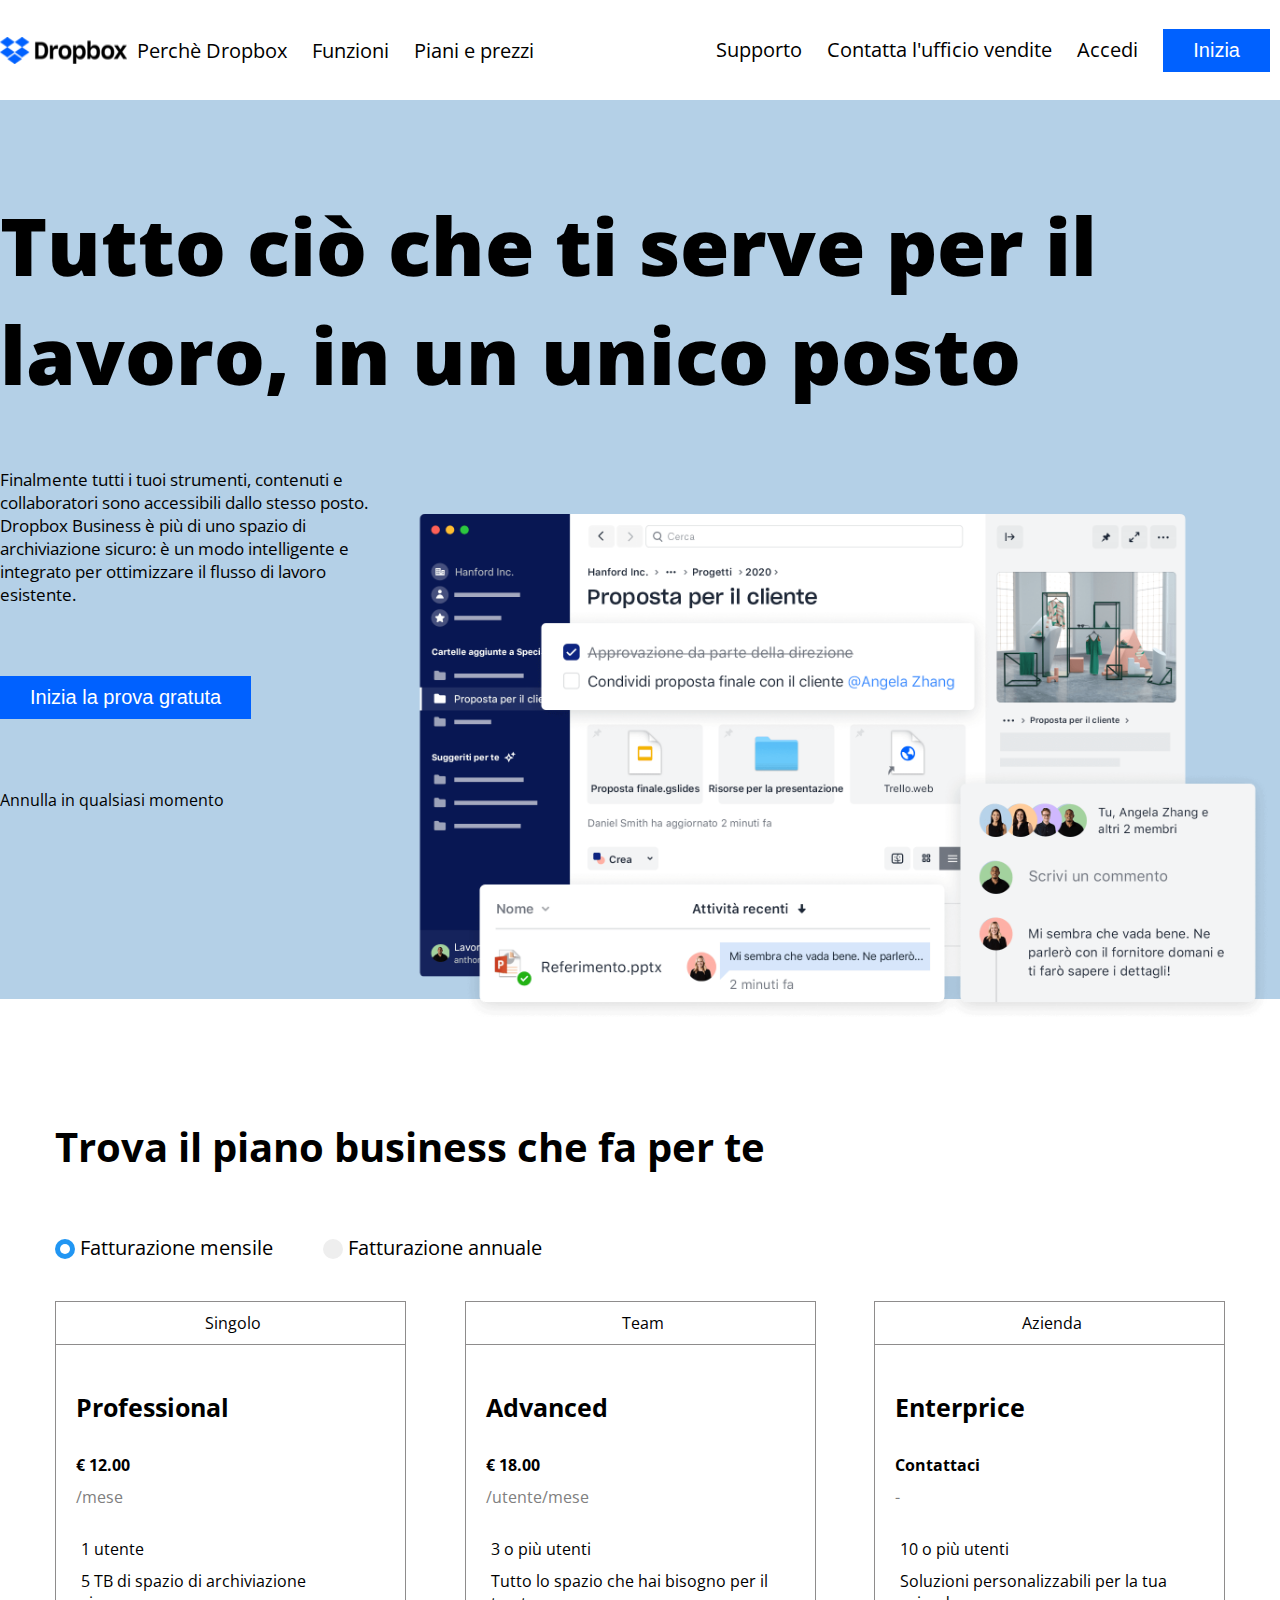
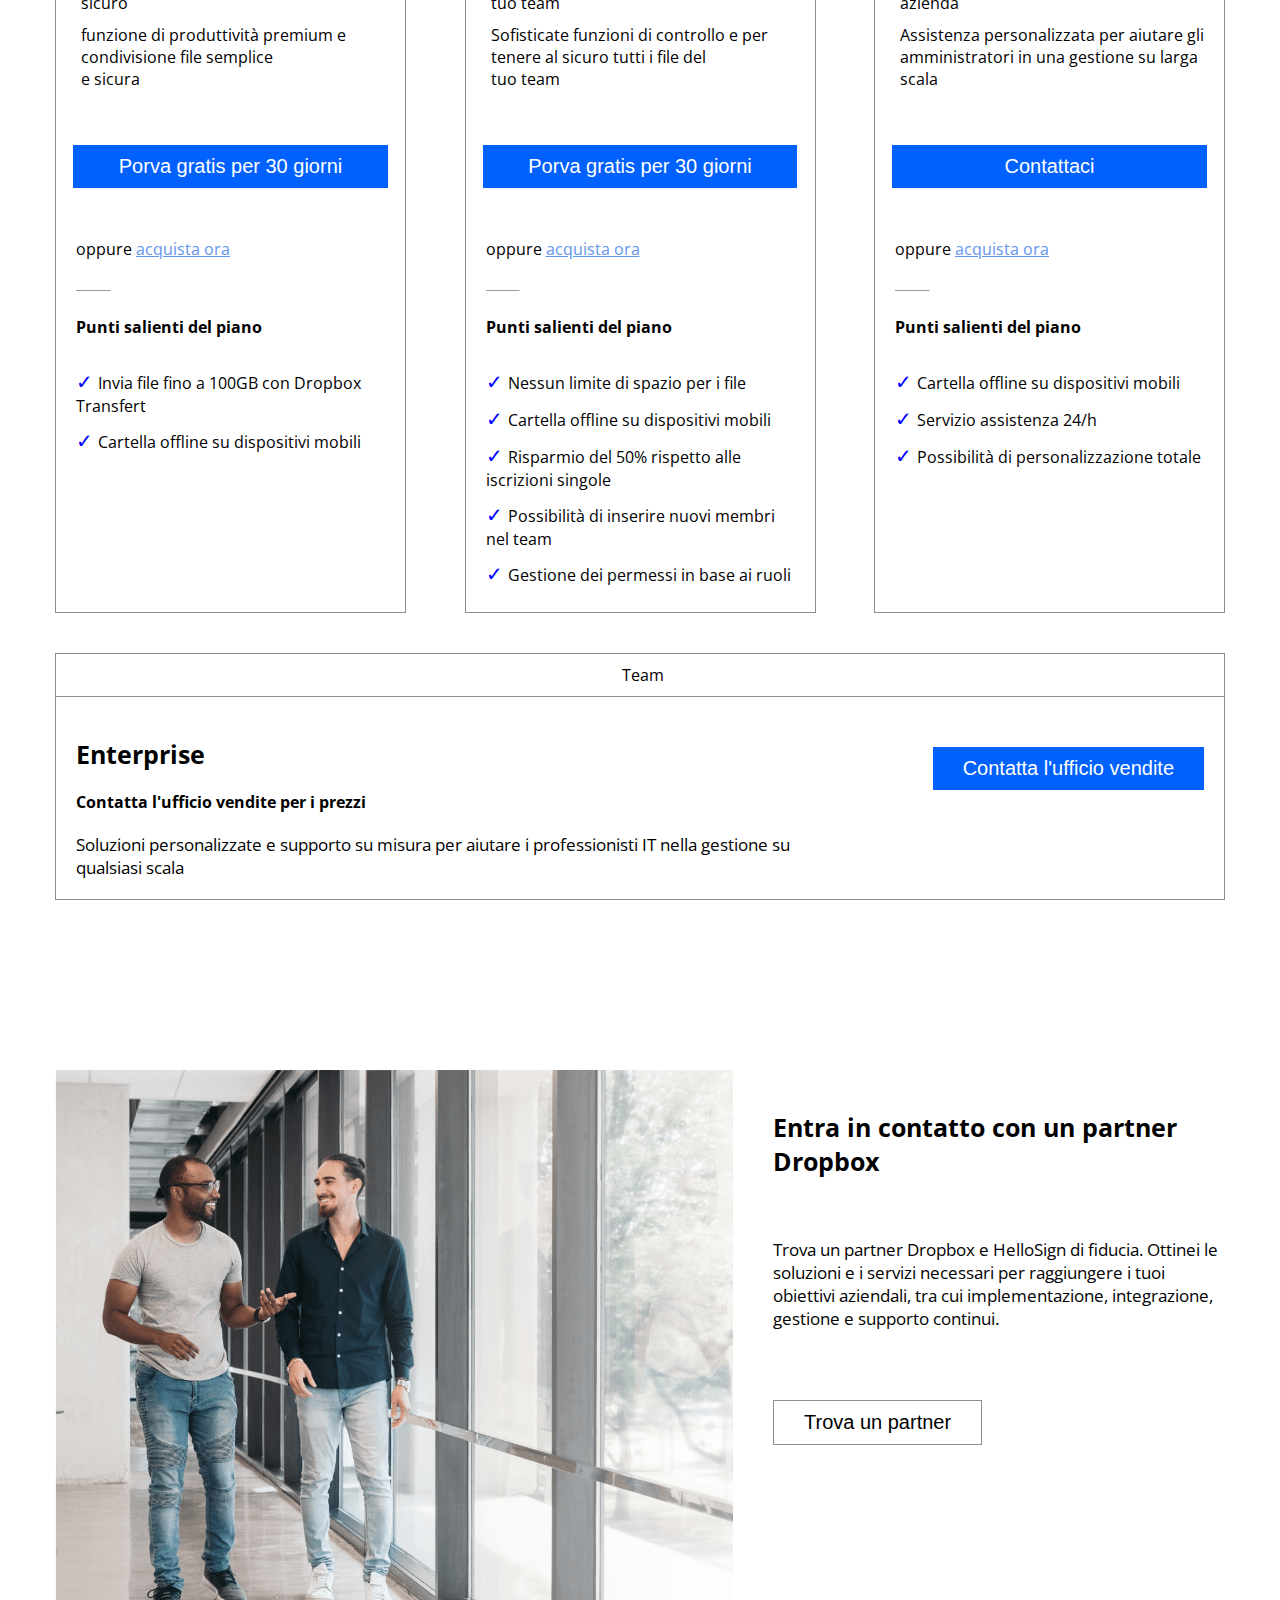
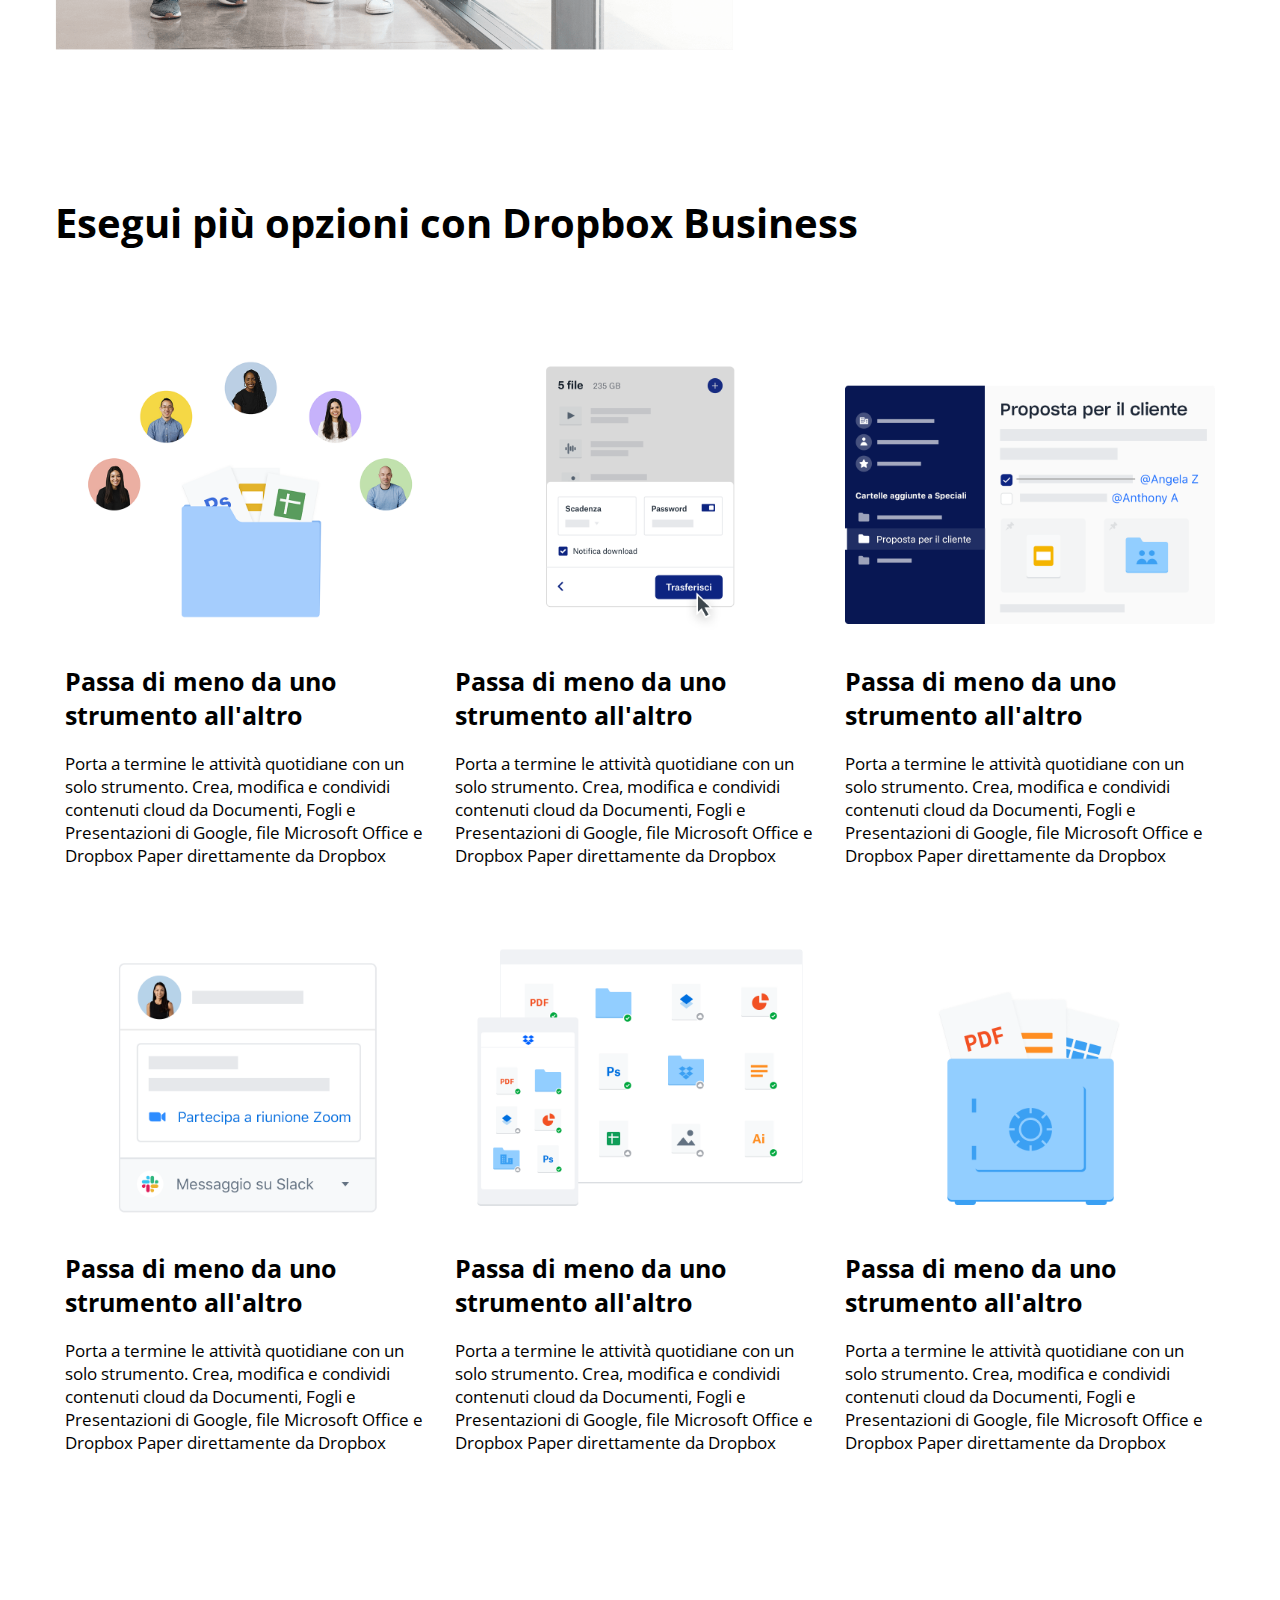
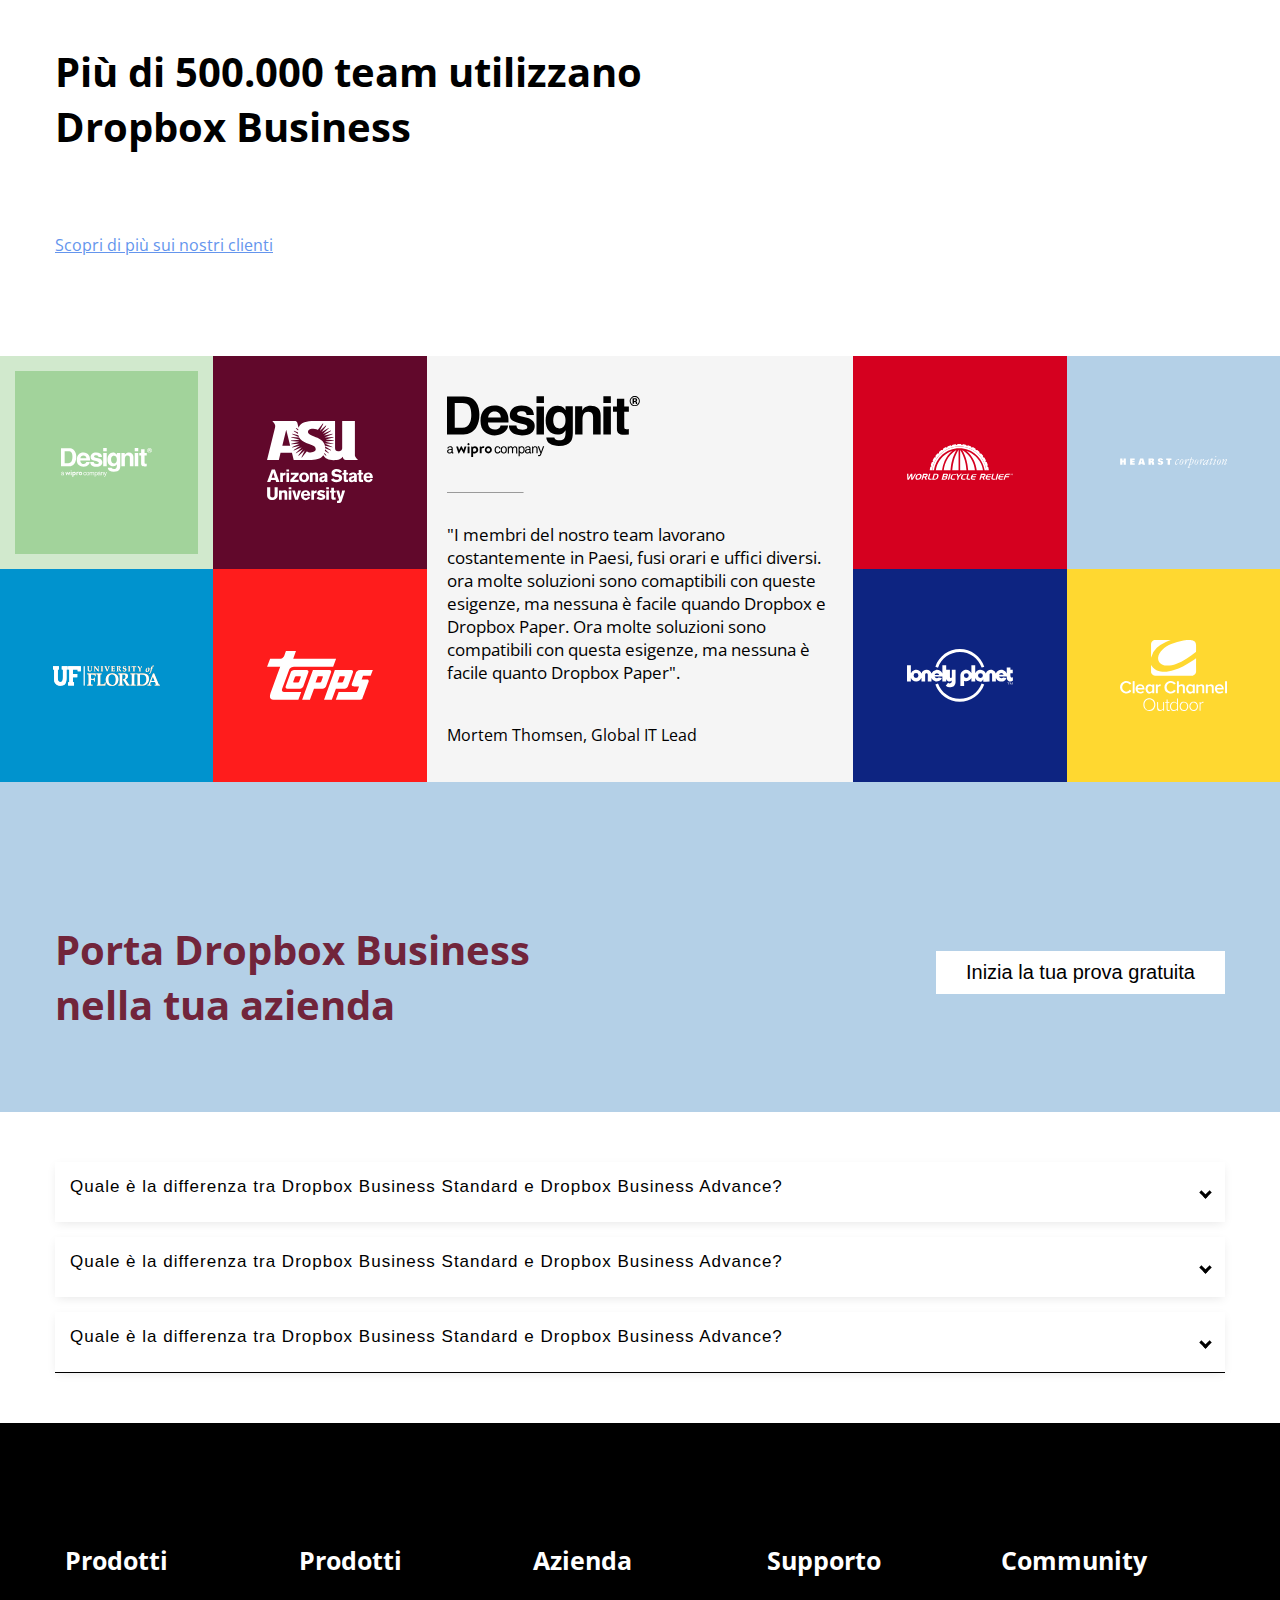
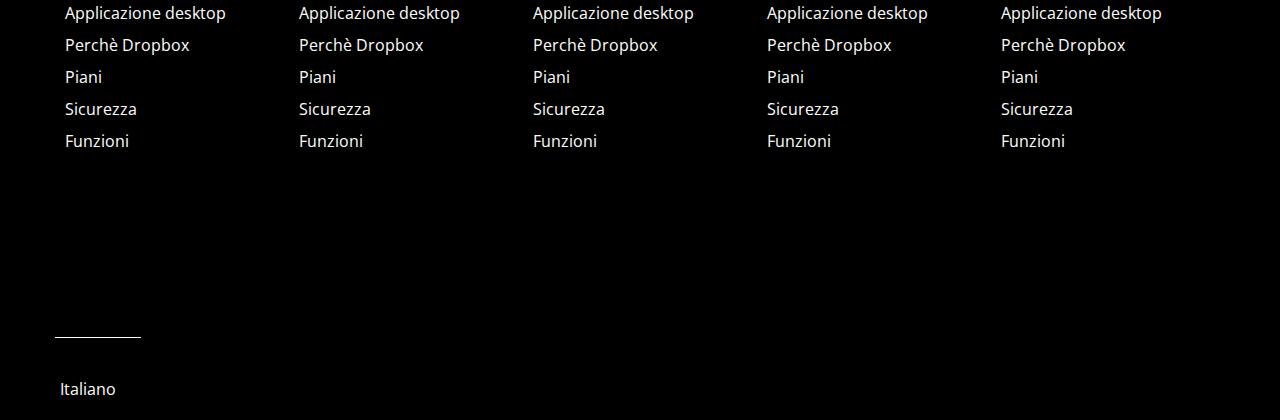
==== commit b084968b: "[FEAT]inizio lavoro animazione accordion" ====
--- a/Bonus/index.html
+++ b/Bonus/index.html
@@ -141,15 +141,15 @@
                                     </div>
                                     <div>
                                         <ul class="price-list">
-                                            <li> 
+                                            <li class="flex"> 
                                                 <div><i class="fa-solid fa-user"></i></div>
                                                 <div>1 utente</div> 
                                             </li>
-                                            <li> 
+                                            <li class="flex"> 
                                                 <div><i class="fa-solid fa-folder"></i></div>
                                                 <div> 5 TB di spazio di archiviazione <br> sicuro</div>
                                             </li>
-                                            <li> 
+                                            <li class="flex"> 
                                                 <div><i class="fa-solid fa-share-nodes"></i></div> 
                                                 <div>funzione di produttività premium e condivisione file semplice <br> e sicura</div>
                                             </li>
@@ -183,21 +183,21 @@
                                             <li>
                                                 <h3>Advanced</h3>
                                             </li>
-                                            <li class="bold"> &euro; 18.00</li>
-                                            <li class="grey-text">/utente/mese</li>
-                                        </ul>
-                                    </div>
-                                    <div>
-                                        <ul class="price-list">
-                                            <li> 
+                                            <li class="bold flex"> &euro; 18.00</li>
+                                            <li class="grey-text" flex>/utente/mese</li>
+                                        </ul>
+                                    </div>
+                                    <div>
+                                        <ul class="price-list">
+                                            <li class="flex"> 
                                                 <div><i class="fa-solid fa-users"></i></div>
                                                 <div>3 o più utenti</div> 
                                             </li>
-                                            <li> 
+                                            <li class="flex"> 
                                                 <div><i class="fa-solid fa-folder"></i></div>
                                                 <div> Tutto lo spazio che hai bisogno per il tuo team</div>
                                             </li>
-                                            <li> 
+                                            <li class="flex"> 
                                                 <div><i class="fa-solid fa-share-nodes"></i></div> 
                                                 <div>Sofisticate funzioni di controllo e per tenere al sicuro tutti i file del <br> tuo team</div>
                                             </li>
@@ -241,15 +241,15 @@
                                     </div>
                                     <div>
                                         <ul class="price-list">
-                                            <li> 
+                                            <li class="flex"> 
                                                 <div><i class="fa-solid fa-user"></i></div>
                                                 <div>10 o più utenti</div> 
                                             </li>
-                                            <li> 
+                                            <li class="flex"> 
                                                 <div><i class="fa-solid fa-folder"></i></div>
                                                 <div> Soluzioni personalizzabili per la tua azienda</div>
                                             </li>
-                                            <li> 
+                                            <li class="flex"> 
                                                 <div><i class="fa-solid fa-share-nodes"></i></div> 
                                                 <div>Assistenza personalizzata per aiutare gli amministratori in una gestione su larga scala</div>
                                             </li>
@@ -295,7 +295,7 @@
                 <div class="row">
                     <div class="column-60">
                        <div class="content">
-                        <img class="img-dimension" src=".././img/partner.png" alt="">
+                        <img class="img-dimension" src=".././img/partner.png" alt="partner">
                        </div>
                     </div>
                     <div class="column-40">
@@ -328,42 +328,42 @@
                         <div class="row wrap">
                             <div class="column-33">
                                 <div class="content">
-                                    <img class="img-dimension" src=".././img/business-feature-switching-tools.png" alt="">
+                                    <img class="img-dimension" src=".././img/business-feature-switching-tools.png" alt="switching tools">
                                     <h3>Passa di meno da uno strumento all'altro</h3>
                                     <p>Porta a termine le attività quotidiane con un solo strumento. Crea, modifica e condividi contenuti cloud da Documenti, Fogli e Presentazioni di Google, file Microsoft Office e Dropbox Paper direttamente da Dropbox</p>
                                 </div>
                             </div>
                             <div class="column-33">
                                 <div class="content">
-                                    <img class="img-dimension" src=".././img/business-feature-send-files-it.png" alt="">
+                                    <img class="img-dimension" src=".././img/business-feature-send-files-it.png" alt="send file">
                                     <h3>Passa di meno da uno strumento all'altro</h3>
                                     <p>Porta a termine le attività quotidiane con un solo strumento. Crea, modifica e condividi contenuti cloud da Documenti, Fogli e Presentazioni di Google, file Microsoft Office e Dropbox Paper direttamente da Dropbox</p>
                                 </div>
                             </div>
                             <div class="column-33">
                                 <div class="content">
-                                    <img class="img-dimension" src=".././img/business-feature-coordinate-it.png" alt="">
+                                    <img class="img-dimension" src=".././img/business-feature-coordinate-it.png" alt="coordinate">
                                     <h3>Passa di meno da uno strumento all'altro</h3>
                                     <p>Porta a termine le attività quotidiane con un solo strumento. Crea, modifica e condividi contenuti cloud da Documenti, Fogli e Presentazioni di Google, file Microsoft Office e Dropbox Paper direttamente da Dropbox</p>
                                 </div>
                             </div>
                             <div class="column-33">
                                 <div class="content">
-                                    <img class="img-dimension" src=".././img/business-feature-integrations-it.png" alt="">
+                                    <img class="img-dimension" src=".././img/business-feature-integrations-it.png" alt="integrations">
                                     <h3>Passa di meno da uno strumento all'altro</h3>
                                     <p>Porta a termine le attività quotidiane con un solo strumento. Crea, modifica e condividi contenuti cloud da Documenti, Fogli e Presentazioni di Google, file Microsoft Office e Dropbox Paper direttamente da Dropbox</p>
                                 </div>
                             </div>
                             <div class="column-33">
                                 <div class="content">
-                                    <img class="img-dimension" src=".././img/business-feature-multi-device.png" alt="">
+                                    <img class="img-dimension" src=".././img/business-feature-multi-device.png" alt="multi device">
                                     <h3>Passa di meno da uno strumento all'altro</h3>
                                     <p>Porta a termine le attività quotidiane con un solo strumento. Crea, modifica e condividi contenuti cloud da Documenti, Fogli e Presentazioni di Google, file Microsoft Office e Dropbox Paper direttamente da Dropbox</p>
                                 </div>
                             </div>
                             <div class="column-33">
                                 <div class="content">
-                                    <img class="img-dimension" src=".././img/business-feature-security.png" alt="">
+                                    <img class="img-dimension" src=".././img/business-feature-security.png" alt="security">
                                     <h3>Passa di meno da uno strumento all'altro</h3>
                                     <p>Porta a termine le attività quotidiane con un solo strumento. Crea, modifica e condividi contenuti cloud da Documenti, Fogli e Presentazioni di Google, file Microsoft Office e Dropbox Paper direttamente da Dropbox</p>
                                 </div>
@@ -393,22 +393,22 @@
                             <div class="column-logo">
                                 <div class="row wrap">
                                     <div class="column-50 flex-center" id="square-1">   
-                                      <img class="img-dimension-fix" src=".././img/designit.svg" alt="">   
+                                      <img class="img-dimension-fix" src=".././img/designit.svg" alt="designit">   
                                     </div>
                                     <div class="column-50 flex-center" id="square-2">   
-                                        <img class="img-dimension-fix" src=".././img/arizona_state_university.svg" alt="">   
+                                        <img class="img-dimension-fix" src=".././img/arizona_state_university.svg" alt=" arizona state university">   
                                       </div>
                                     <div class="column-50 flex-center" id="square-3">   
-                                        <img class="img-dimension-fix" src=".././img/university_of_florida.svg" alt="">   
+                                        <img class="img-dimension-fix" src=".././img/university_of_florida.svg" alt="iniversity of florida">   
                                     </div>
                                     <div class="column-50 flex-center" id="square-4">   
-                                        <img class="img-dimension-fix" src=".././img/topps.svg" alt="">   
+                                        <img class="img-dimension-fix" src=".././img/topps.svg" alt="topps">   
                                     </div>
                                 </div>
                             </div>
                             <div class="column-logo">
                                 <div class="content padding">
-                                    <img id="logo-dimension" src=".././img/designit.svg" alt="">
+                                    <img id="logo-dimension" src=".././img/designit.svg" alt="designit">
                                     <hr id="hr-logo-svg" >
                                     <p>"I membri del nostro team lavorano costantemente in Paesi, fusi orari e uffici diversi. ora molte soluzioni sono comaptibili con queste esigenze, ma nessuna è facile quando Dropbox e Dropbox Paper. Ora molte soluzioni sono compatibili con questa esigenze, ma nessuna è facile quanto Dropbox Paper".</p>
                                     <div class="margin-bottom">Mortem Thomsen, Global IT Lead </div>
@@ -417,16 +417,16 @@
                             <div class="column-logo">
                                 <div class="row wrap">
                                     <div class="column-50 flex-center" id="square-5">   
-                                        <img class="img-dimension-fix" src=".././img/world_bicycle_relief.svg" alt="">   
+                                        <img class="img-dimension-fix" src=".././img/world_bicycle_relief.svg" alt="world bicycle relief">   
                                       </div>
                                       <div class="column-50 flex-center" id="square-6">   
-                                          <img class="img-dimension-fix" src=".././img/hearst_corp.svg" alt="">   
+                                          <img class="img-dimension-fix" src=".././img/hearst_corp.svg" alt="hearts">   
                                         </div>
                                       <div class="column-50 flex-center" id="square-7">   
-                                          <img class="img-dimension-fix" src=".././img/lonely_planet.svg" alt="">   
+                                          <img class="img-dimension-fix" src=".././img/lonely_planet.svg" alt="planet">   
                                       </div>
                                       <div class="column-50 flex-center" id="square-8">   
-                                          <img class="img-dimension-fix" src=".././img/clear_channel.svg" alt="">   
+                                          <img class="img-dimension-fix" src=".././img/clear_channel.svg" alt="channel">   
                                       </div>
                                 </div>
                             </div>
@@ -447,25 +447,30 @@
             <!-- FINE QUINTA SEZIONE -->
             <!-- INIZIO SESTA SEZIONE -->
             <div class="container">
-                <div class="row">
-                    <div class="column-100 margin-bottom">
-                        <div class="content">
-                            <h2 id="faq">Domande frequenti</h2>
-                            <div class="accordion flex-space-between">
-                                <div > Quale è la differenza tra Dropbox Standard e Dropbox Business Advance?</div>
-                                <div class="angle_down"><i class="fa-solid fa-angle-down"></i></div>
-                            </div>
-                            <div class="accordion flex-space-between">
-                                <div > Quale è la differenza tra Dropbox Standard e Dropbox Business Advance?</div>
-                                <div class="angle_down"><i class="fa-solid fa-angle-down"></i></div>
-                            </div>
-                            <div class="accordion flex-space-between">
-                                <div > Quale è la differenza tra Dropbox Standard e Dropbox Business Advance?</div>
-                                <div class="angle_down"><i class="fa-solid fa-angle-down"></i></div>
-                            </div>
-                        </div>
-                    </div>
-                </div>
+                <div id="faq">
+                    <ul>
+                      <li>
+                        <input type="checkbox" checked>
+                        <i></i>
+                        <h5>Quale è la differenza tra Dropbox Business Standard e Dropbox Business Advance?</h2>
+                        <p>Lorem ipsum dolor sit amet, consectetur adipisicing elit. Molestiae debitis iusto voluptatum doloribus rem, qui nesciunt labore tempore fugit iste deserunt incidunt error provident repudiandae laudantium quo ipsa unde perspiciatis, nihil autem distinctio! Deserunt, aspernatur.</p>
+                      </li>
+                      <li>
+                        <input type="checkbox" checked>
+                        <i></i>
+                        <h5>Quale è la differenza tra Dropbox Business Standard e Dropbox Business Advance?</h2>
+                        <p>Lorem ipsum dolor sit amet, consectetur adipisicing elit. Sapiente quasi, quia provident facere recusandae itaque assumenda fuga veniam dicta earum dolorem architecto facilis nisi pariatur.</p>
+                      </li>
+                      <li>
+                        <input type="checkbox" checked>
+                        <i></i>
+                        <h5>Quale è la differenza tra Dropbox Business Standard e Dropbox Business Advance?</h2>
+                        <p>Lorem ipsum dolor sit amet, consectetur adipisicing elit. Nam quas placeat assumenda mollitia magni consequatur dolorum, quod nihil distinctio aperiam officia alias! Voluptate dolore ex officiis sit, magnam non a, eligendi pariatur aut, earum dolores tenetur ipsam id illo deleniti. Laudantium deserunt eaque ipsam voluptatum consequuntur voluptatibus sed minima ad accusamus debitis eos similique laboriosam, molestiae? Consequatur neque tempore quis. Eligendi, in ut aspernatur esse nesciunt libero.</p>
+                      </li>
+                    </ul>
+                  </div>
+                        
+                 
             </div>
              <!-- FINE SESTA SEZIONE -->                
         </main>
--- a/Bonus/css/style.css
+++ b/Bonus/css/style.css
@@ -38,9 +38,9 @@
     list-style-type: none;
 }
 
-li{
+/* li{
     display: flex;
-}
+} */
 
 .style-ul > li{
     padding: 20px 0;
@@ -459,4 +459,137 @@
     padding-top: 40px;
     padding-right: 20px;
 }
-/* CLASSI FOOTER */+/* CLASSI FOOTER */
+
+
+
+  
+  section.faq {
+    padding-top: 2em;
+    padding-bottom: 3em;
+  }
+  
+  #faq ul {
+    text-align: left;
+  }
+  .transition, p, ul li i:before, ul li i:after {
+    transition: all 0.3s;
+  }
+  
+  #faq .no-select, #faq h2 {
+    -webkit-tap-highlight-color: transparent;
+    -webkit-touch-callout: none;
+    user-select: none;
+  }
+  
+  #faq h1 {
+    color: #000;
+    margin-bottom: 30px;
+    margin-top: 0;
+  }
+  
+  #faq h5 {
+    color: #000000;
+    font-family: 'hm_light', sans-serif;
+    font-size: 17px;
+    text-align: left;
+    padding: 15px 15px 0;
+    text-transform: none;
+    font-weight: 300;
+    letter-spacing: 1px;
+    display: block;
+    margin: 0;
+    cursor: pointer;
+    transition: .2s;
+  }
+  
+  #faq p {
+    color: #333;
+    text-align: left;
+    font-family: 'hm_light', sans-serif;
+    font-size: 14px;
+    line-height: 1.45;
+    position: relative;
+    overflow: hidden;
+    max-height: 250px;
+    will-change: max-height;
+    contain: layout;
+    display: inline-block;
+    opacity: 1;
+    transform: translate(0, 0);
+    margin-top: 5px;
+    margin-bottom: 15px;
+    padding: 0 50px 0 15px;
+    transition: .3s opacity, .6s max-height;
+    hyphens: auto;
+    z-index: 2;
+  }
+  
+  #faq ul {
+    list-style: none;
+    perspective: 900;
+    padding: 0;
+    margin: 0;
+  }
+  #faq ul li {
+    position: relative;
+    overflow: hidden;
+    padding: 0;
+    margin: 0;
+    /*padding-bottom: 4px;*/
+    /*padding-top: 18px;*/
+    background: #fff;
+    box-shadow: 0 3px 10px -2px rgba(0,0,0,0.1);
+    -webkit-tap-highlight-color: transparent;
+  }
+  #faq ul li + li {
+    margin-top: 15px;
+  }
+  #faq ul li:last-of-type {
+    padding-bottom: 0;
+  }
+  #faq ul li i {
+    position: absolute;
+    transform: translate(-6px, 0);
+    margin-top: 28px;
+    right: 15px;
+  }
+  #faq ul li i:before, #faq ul li i:after {
+    content: "";
+    position: absolute;
+    background-color: #000000;
+    width: 3px;
+    height: 9px;
+  }
+  #faq ul li i:before {
+    transform: translate(-2px, 0) rotate(45deg);
+  }
+  #faq ul li i:after {
+    transform: translate(2px, 0) rotate(-45deg);
+  }
+  #faq ul li input[type=checkbox] {
+    position: absolute;
+    cursor: pointer;
+    width: 100%;
+    height: 100%;
+    z-index: 1;
+    opacity: 0;
+    touch-action: manipulation;
+  }
+  #faq ul li input[type=checkbox]:checked ~ h2 {
+    color: #000;
+  }
+  #faq ul li input[type=checkbox]:checked ~ p {
+    /*margin-top: 0;*/
+    max-height: 0;
+    transition: .3s;
+    opacity: 0;
+    /*transform: translate(0, 50%);*/
+  }
+  #faq ul li input[type=checkbox]:checked ~ i:before {
+    transform: translate(2px, 0) rotate(45deg);
+  }
+  #faq ul li input[type=checkbox]:checked ~ i:after {
+    transform: translate(-2px, 0) rotate(-45deg);
+  }
+  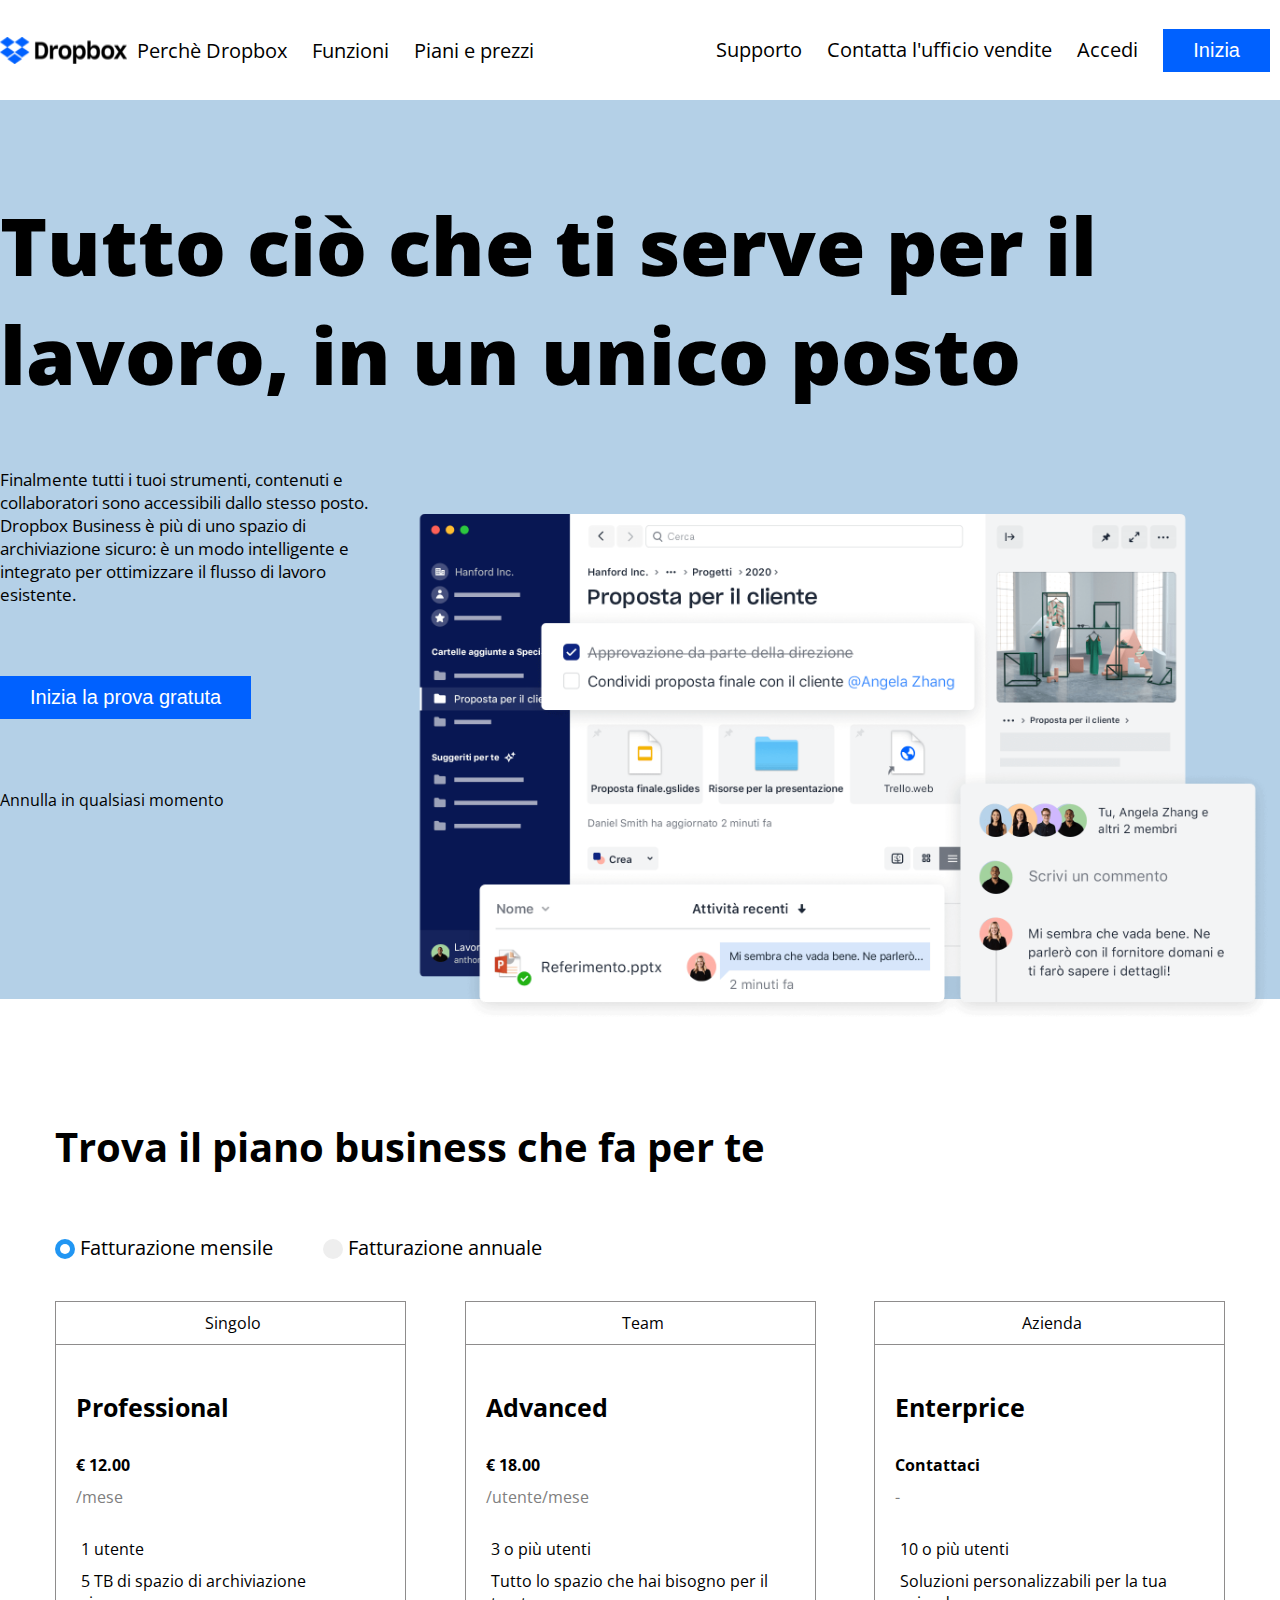
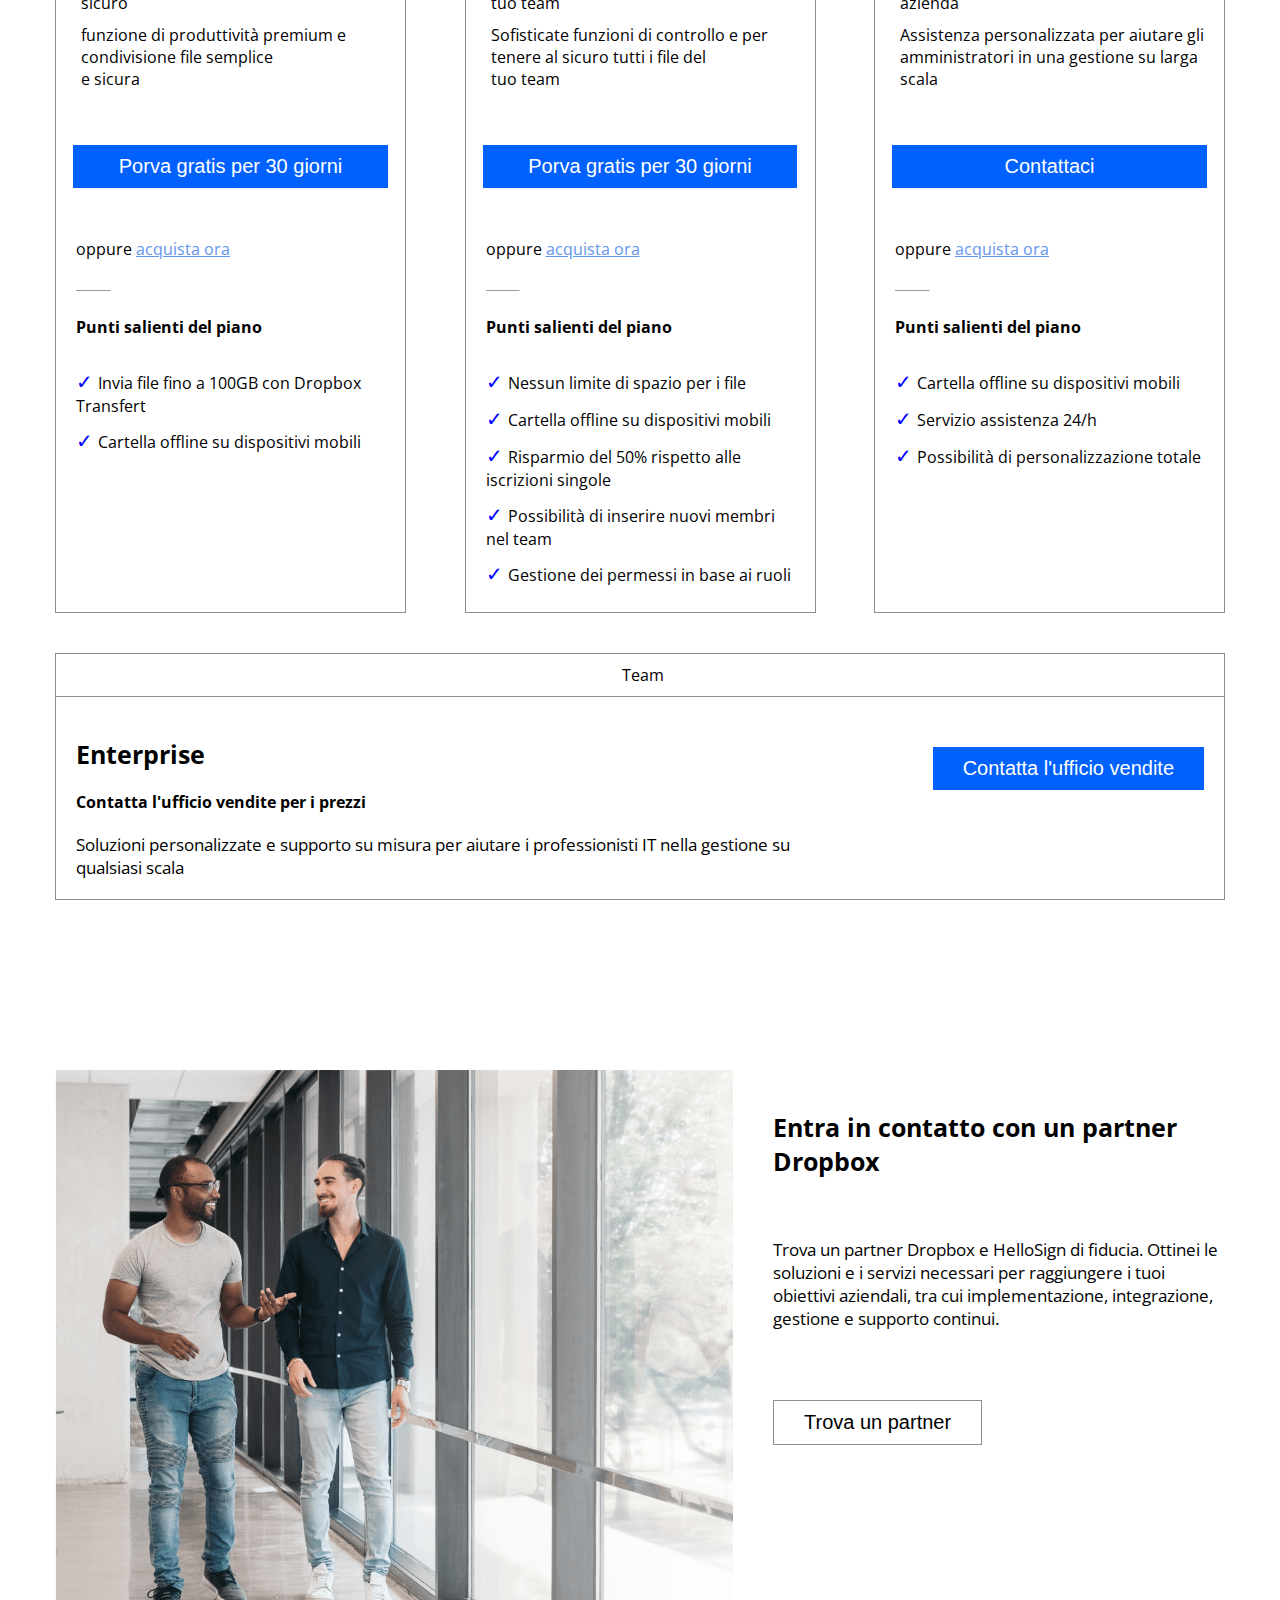
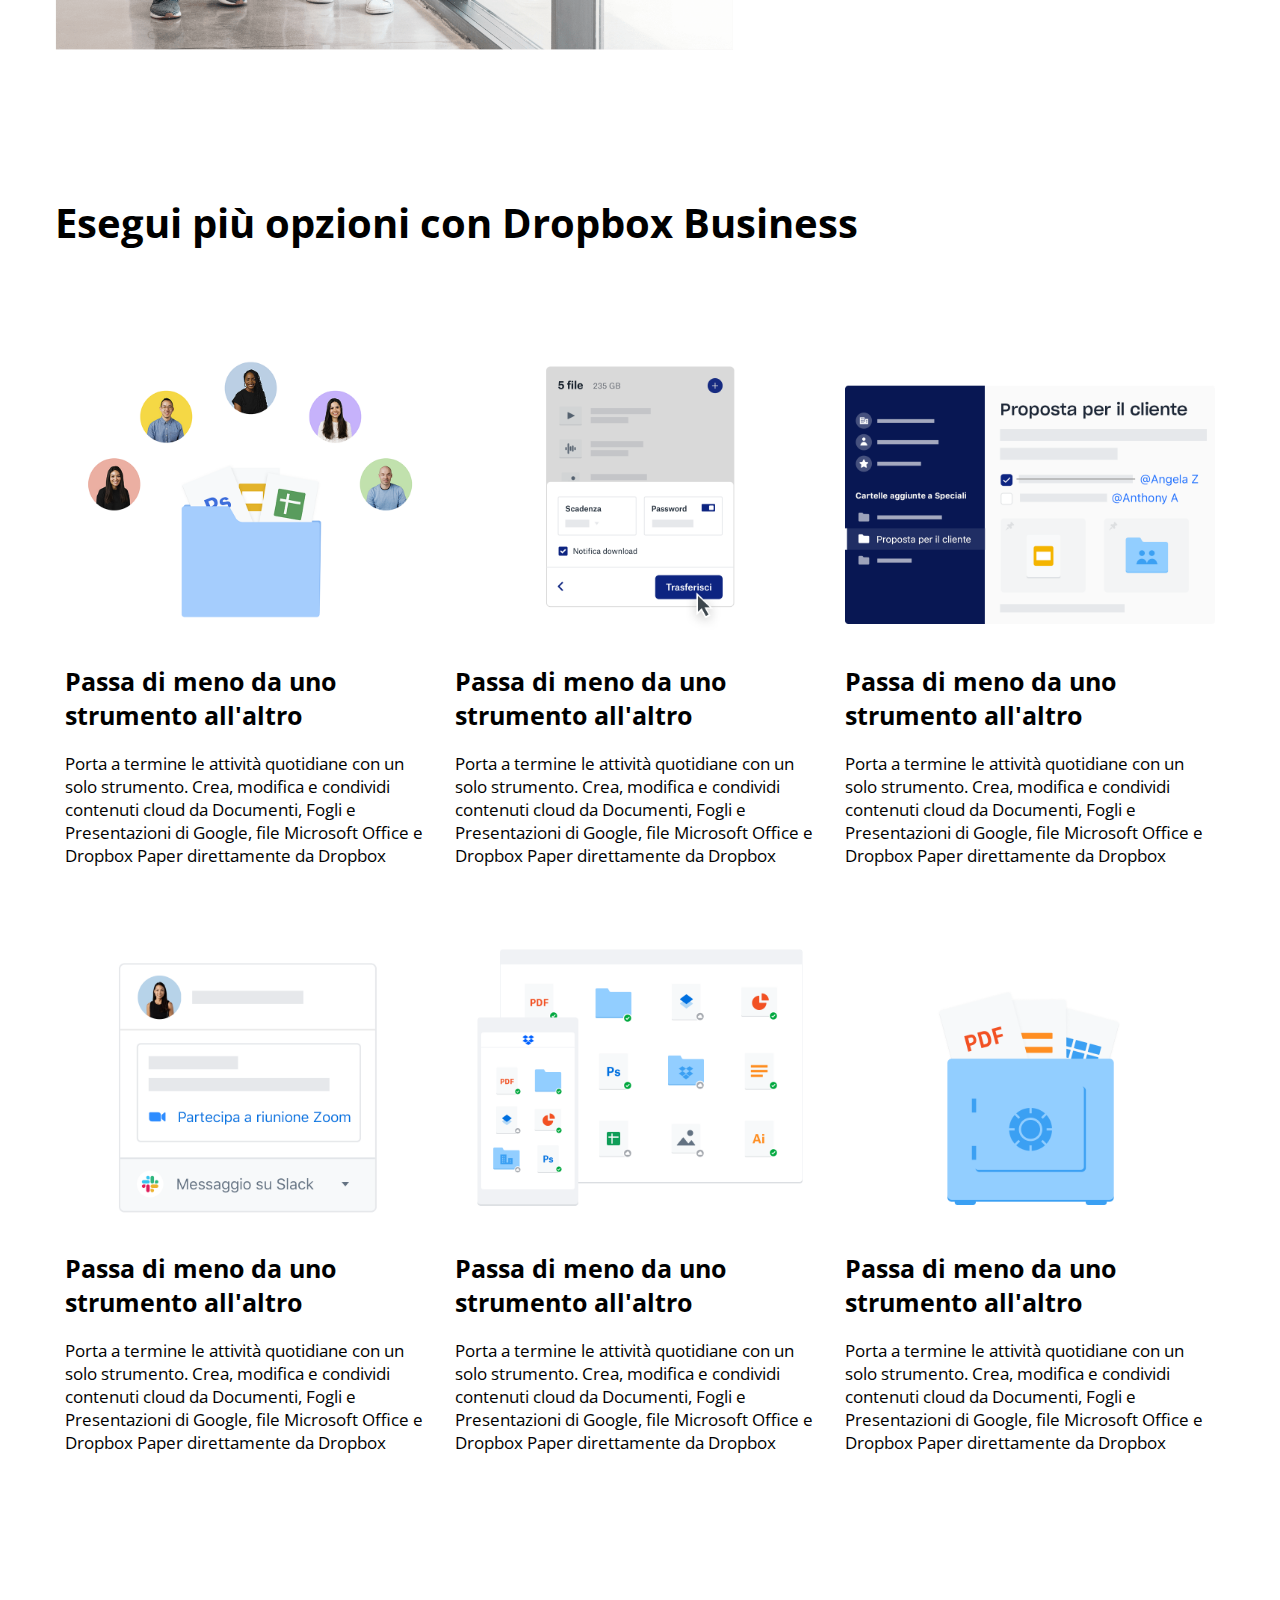
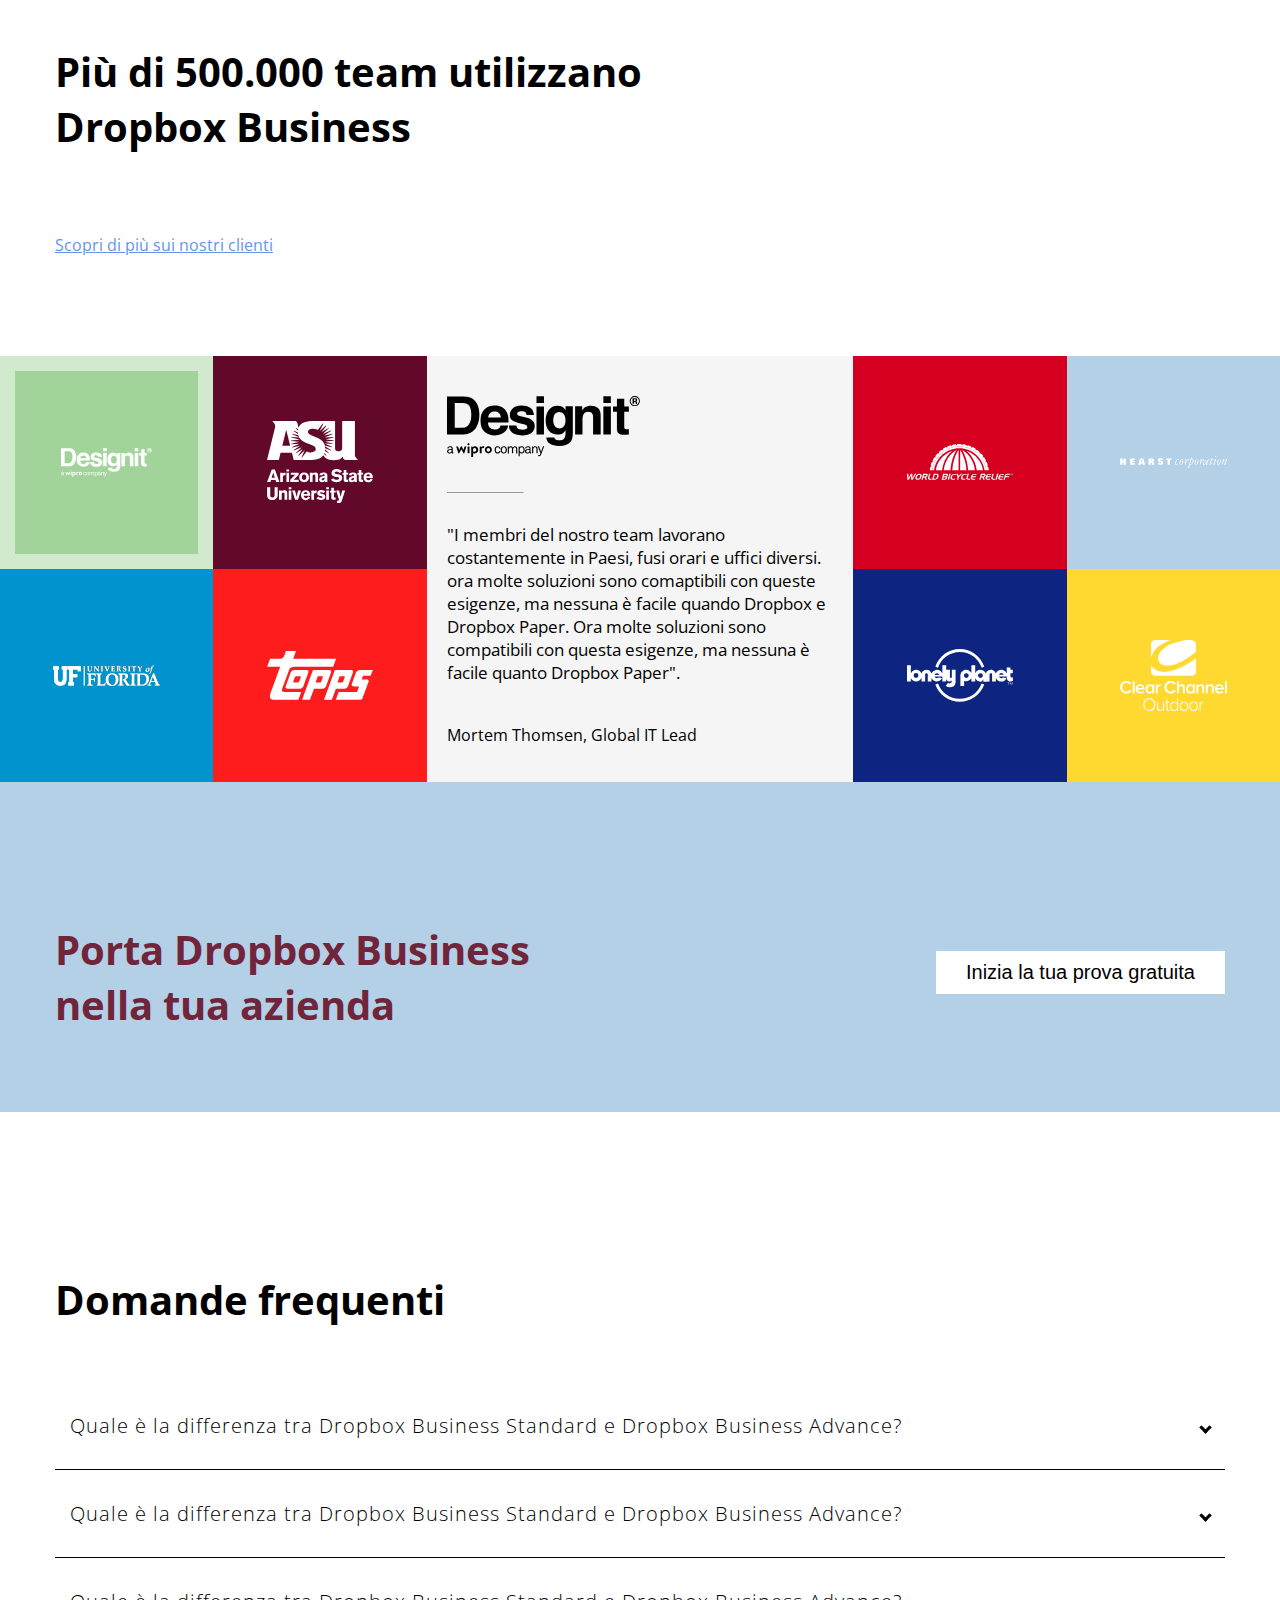
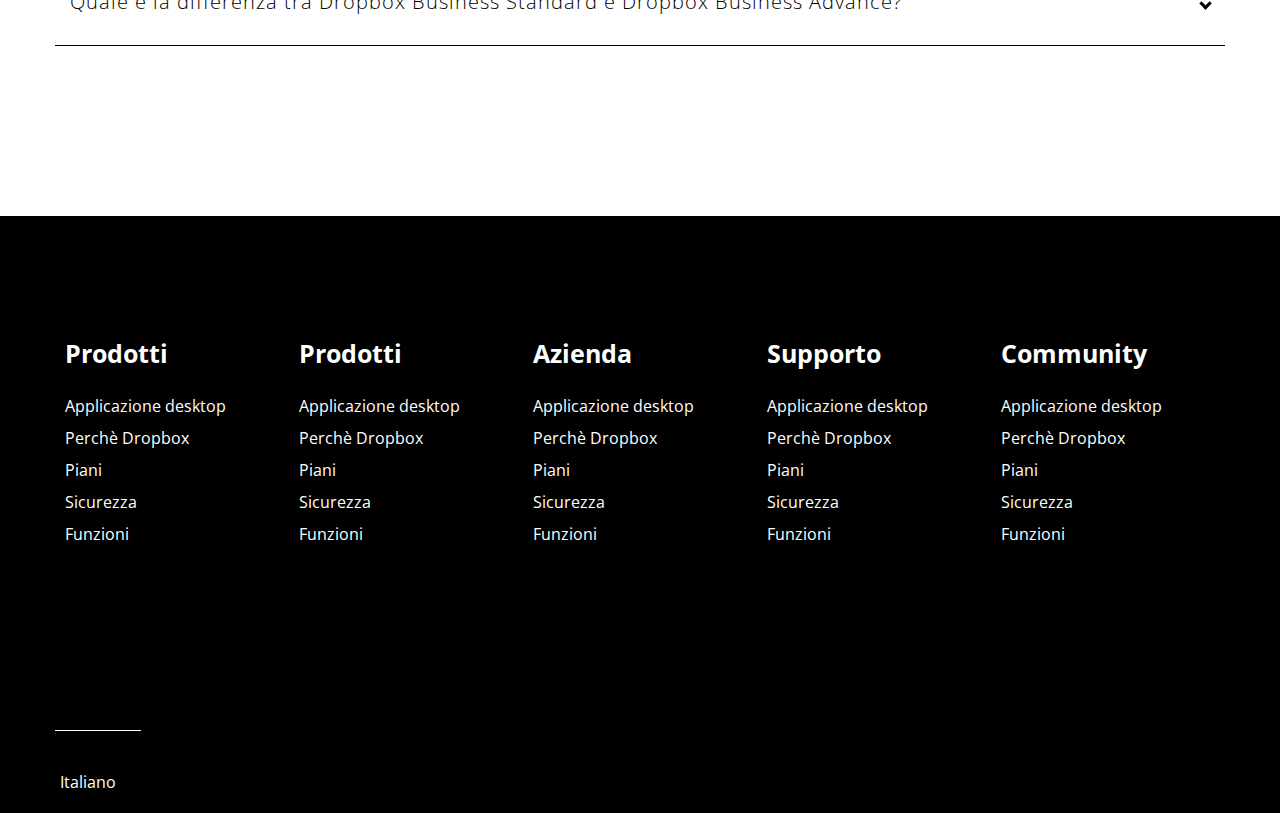
==== commit d8fd53f0: "[FEAT]fine lavoro animazione accordion" ====
--- a/Bonus/index.html
+++ b/Bonus/index.html
@@ -447,29 +447,36 @@
             <!-- FINE QUINTA SEZIONE -->
             <!-- INIZIO SESTA SEZIONE -->
             <div class="container">
-                <div id="faq">
-                    <ul>
-                      <li>
-                        <input type="checkbox" checked>
-                        <i></i>
-                        <h5>Quale è la differenza tra Dropbox Business Standard e Dropbox Business Advance?</h2>
-                        <p>Lorem ipsum dolor sit amet, consectetur adipisicing elit. Molestiae debitis iusto voluptatum doloribus rem, qui nesciunt labore tempore fugit iste deserunt incidunt error provident repudiandae laudantium quo ipsa unde perspiciatis, nihil autem distinctio! Deserunt, aspernatur.</p>
-                      </li>
-                      <li>
-                        <input type="checkbox" checked>
-                        <i></i>
-                        <h5>Quale è la differenza tra Dropbox Business Standard e Dropbox Business Advance?</h2>
-                        <p>Lorem ipsum dolor sit amet, consectetur adipisicing elit. Sapiente quasi, quia provident facere recusandae itaque assumenda fuga veniam dicta earum dolorem architecto facilis nisi pariatur.</p>
-                      </li>
-                      <li>
-                        <input type="checkbox" checked>
-                        <i></i>
-                        <h5>Quale è la differenza tra Dropbox Business Standard e Dropbox Business Advance?</h2>
-                        <p>Lorem ipsum dolor sit amet, consectetur adipisicing elit. Nam quas placeat assumenda mollitia magni consequatur dolorum, quod nihil distinctio aperiam officia alias! Voluptate dolore ex officiis sit, magnam non a, eligendi pariatur aut, earum dolores tenetur ipsam id illo deleniti. Laudantium deserunt eaque ipsam voluptatum consequuntur voluptatibus sed minima ad accusamus debitis eos similique laboriosam, molestiae? Consequatur neque tempore quis. Eligendi, in ut aspernatur esse nesciunt libero.</p>
-                      </li>
-                    </ul>
-                  </div>
-                        
+                <div class="row">
+                    <div class="column-100 margin-bottom">
+                        <div class="content">
+                            <div id="faq">
+                                <h2 id="faq">Domande frequenti</h2>
+                                <ul>
+                                  <li>
+                                    <input type="checkbox" checked>
+                                    <i></i>
+                                    <h5>Quale è la differenza tra Dropbox Business Standard e Dropbox Business Advance?</h2>
+                                    <p>Lorem ipsum dolor sit amet, consectetur adipisicing elit. Molestiae debitis iusto voluptatum doloribus rem, qui nesciunt labore tempore fugit iste deserunt incidunt error provident repudiandae laudantium quo ipsa unde perspiciatis, nihil autem distinctio! Deserunt, aspernatur.</p>
+                                  </li>
+                                  <li>
+                                    <input type="checkbox" checked>
+                                    <i></i>
+                                    <h5>Quale è la differenza tra Dropbox Business Standard e Dropbox Business Advance?</h2>
+                                    <p>Lorem ipsum dolor sit amet, consectetur adipisicing elit. Sapiente quasi, quia provident facere recusandae itaque assumenda fuga veniam dicta earum dolorem architecto facilis nisi pariatur.</p>
+                                  </li>
+                                  <li>
+                                    <input type="checkbox" checked>
+                                    <i></i>
+                                    <h5>Quale è la differenza tra Dropbox Business Standard e Dropbox Business Advance?</h2>
+                                    <p>Lorem ipsum dolor sit amet, consectetur adipisicing elit. Nam quas placeat assumenda mollitia magni consequatur dolorum, quod nihil distinctio aperiam officia alias! Voluptate dolore ex officiis sit, magnam non a, eligendi pariatur aut, earum dolores tenetur ipsam id illo deleniti. Laudantium deserunt eaque ipsam voluptatum consequuntur voluptatibus sed minima ad accusamus debitis eos similique laboriosam, molestiae? Consequatur neque tempore quis. Eligendi, in ut aspernatur esse nesciunt libero.</p>
+                                  </li>
+                                </ul>
+                              </div>
+                            </div>       
+                        </div>
+                    </div>
+                </div>
                  
             </div>
              <!-- FINE SESTA SEZIONE -->                
--- a/Bonus/css/style.css
+++ b/Bonus/css/style.css
@@ -423,9 +423,6 @@
 /* FINE CLASSI QUINTA SEZIONE */
 
 /* CLASSI SESTA SEZIONE */
-#faq{
-    border-bottom: 1px solid black;
-}
 
 .accordion{
     border-bottom: 1px solid black;
@@ -461,14 +458,13 @@
 }
 /* CLASSI FOOTER */
 
-
-
-  
   section.faq {
     padding-top: 2em;
     padding-bottom: 3em;
   }
-  
+  #faq h2{
+    margin-bottom: 10px;
+  }
   #faq ul {
     text-align: left;
   }
@@ -482,16 +478,8 @@
     user-select: none;
   }
   
-  #faq h1 {
-    color: #000;
-    margin-bottom: 30px;
-    margin-top: 0;
-  }
-  
   #faq h5 {
-    color: #000000;
-    font-family: 'hm_light', sans-serif;
-    font-size: 17px;
+    font-size: 20px;
     text-align: left;
     padding: 15px 15px 0;
     text-transform: none;
@@ -506,23 +494,21 @@
   #faq p {
     color: #333;
     text-align: left;
-    font-family: 'hm_light', sans-serif;
-    font-size: 14px;
+    font-size: 16px;
     line-height: 1.45;
     position: relative;
     overflow: hidden;
-    max-height: 250px;
-    will-change: max-height;
     contain: layout;
     display: inline-block;
     opacity: 1;
     transform: translate(0, 0);
-    margin-top: 5px;
+    margin-top: 10px;
     margin-bottom: 15px;
     padding: 0 50px 0 15px;
     transition: .3s opacity, .6s max-height;
     hyphens: auto;
     z-index: 2;
+    
   }
   
   #faq ul {
@@ -536,12 +522,11 @@
     overflow: hidden;
     padding: 0;
     margin: 0;
-    /*padding-bottom: 4px;*/
-    /*padding-top: 18px;*/
     background: #fff;
-    box-shadow: 0 3px 10px -2px rgba(0,0,0,0.1);
+    border-bottom: 1px solid black;
     -webkit-tap-highlight-color: transparent;
   }
+
   #faq ul li + li {
     margin-top: 15px;
   }
@@ -580,11 +565,9 @@
     color: #000;
   }
   #faq ul li input[type=checkbox]:checked ~ p {
-    /*margin-top: 0;*/
     max-height: 0;
     transition: .3s;
     opacity: 0;
-    /*transform: translate(0, 50%);*/
   }
   #faq ul li input[type=checkbox]:checked ~ i:before {
     transform: translate(2px, 0) rotate(45deg);
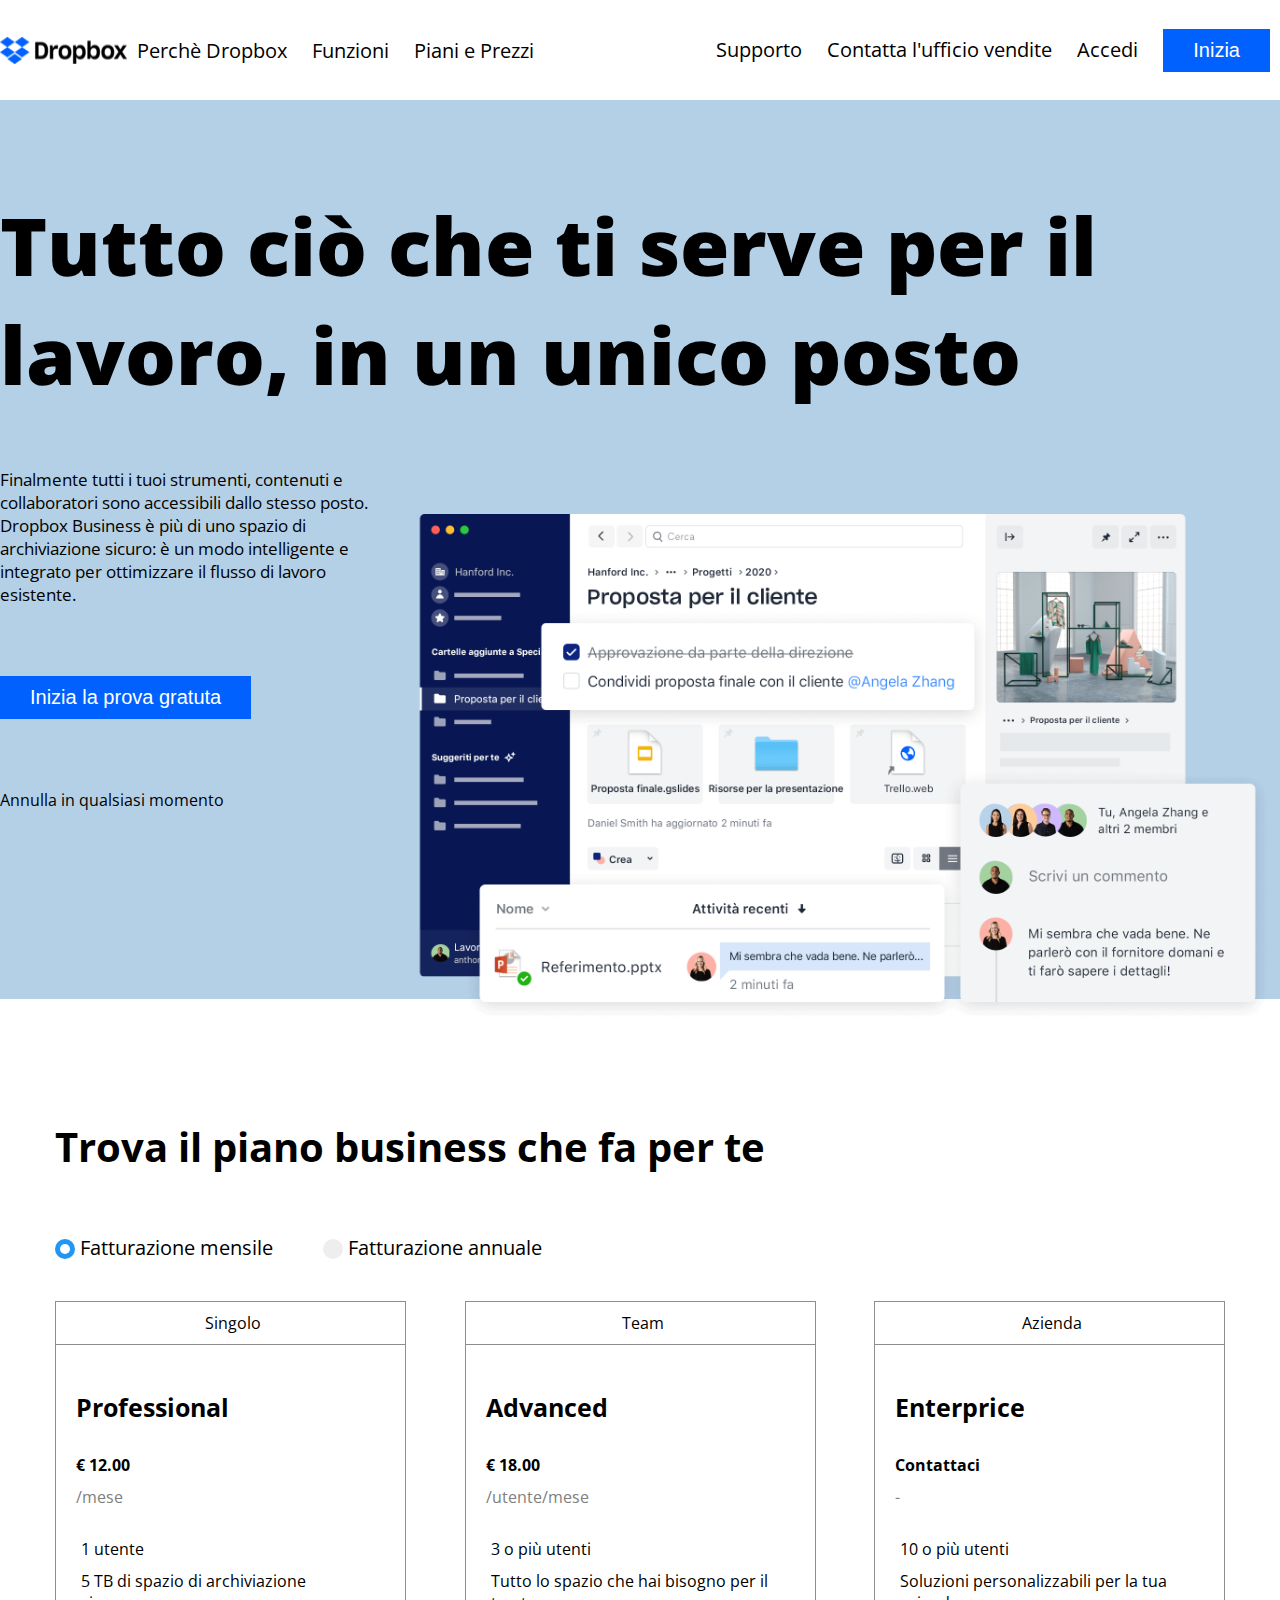
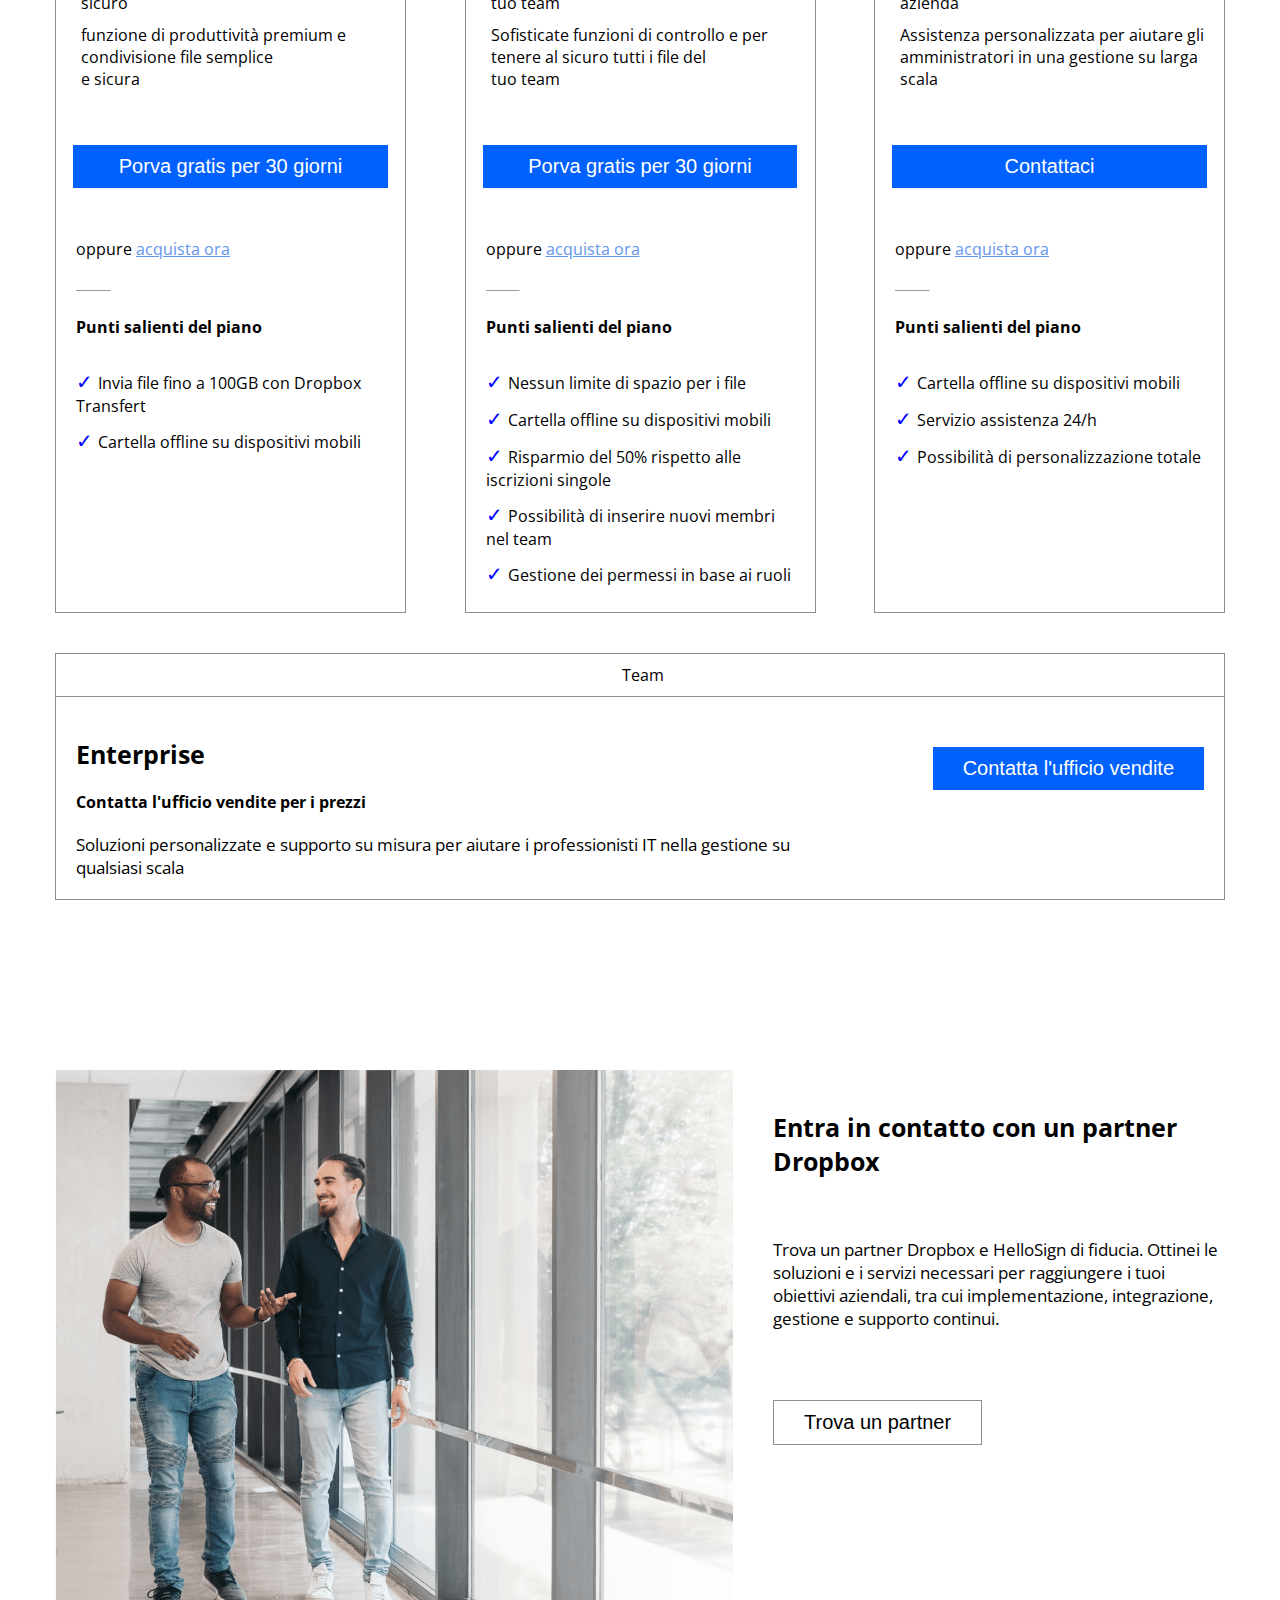
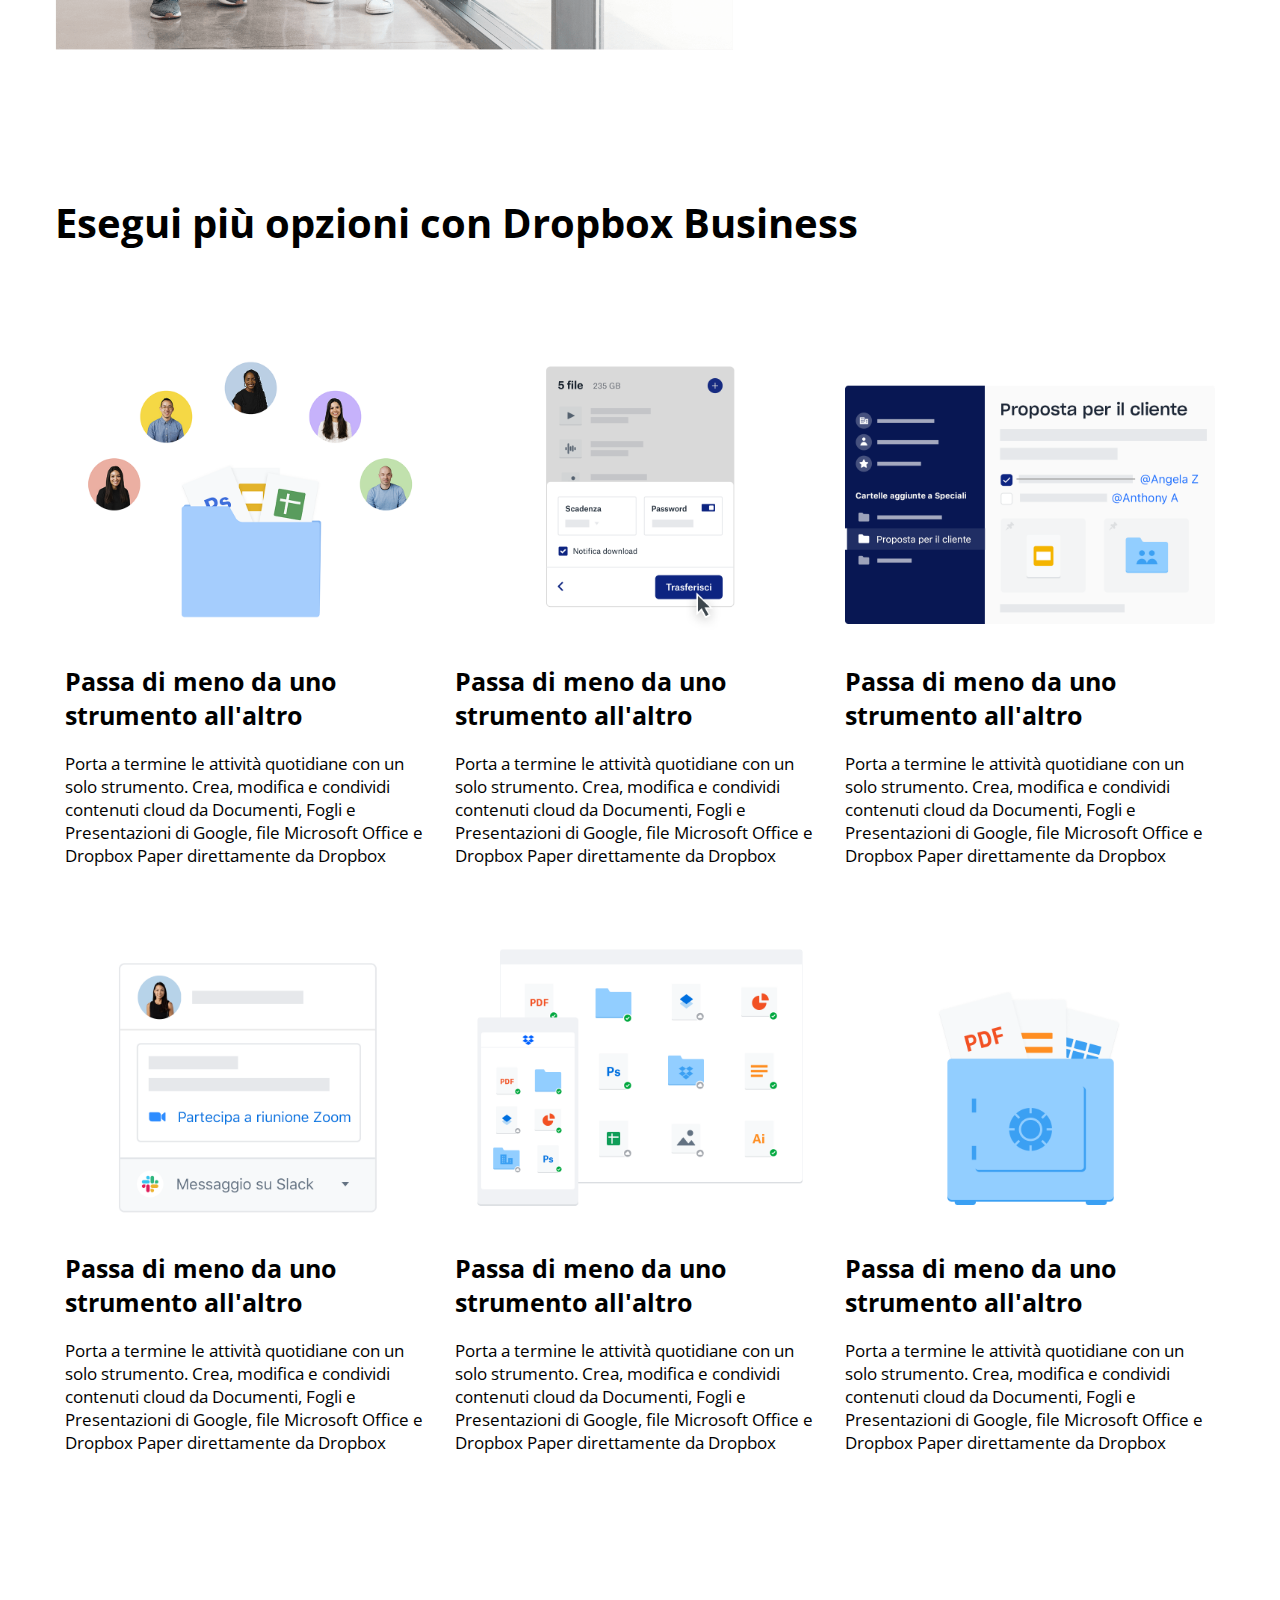
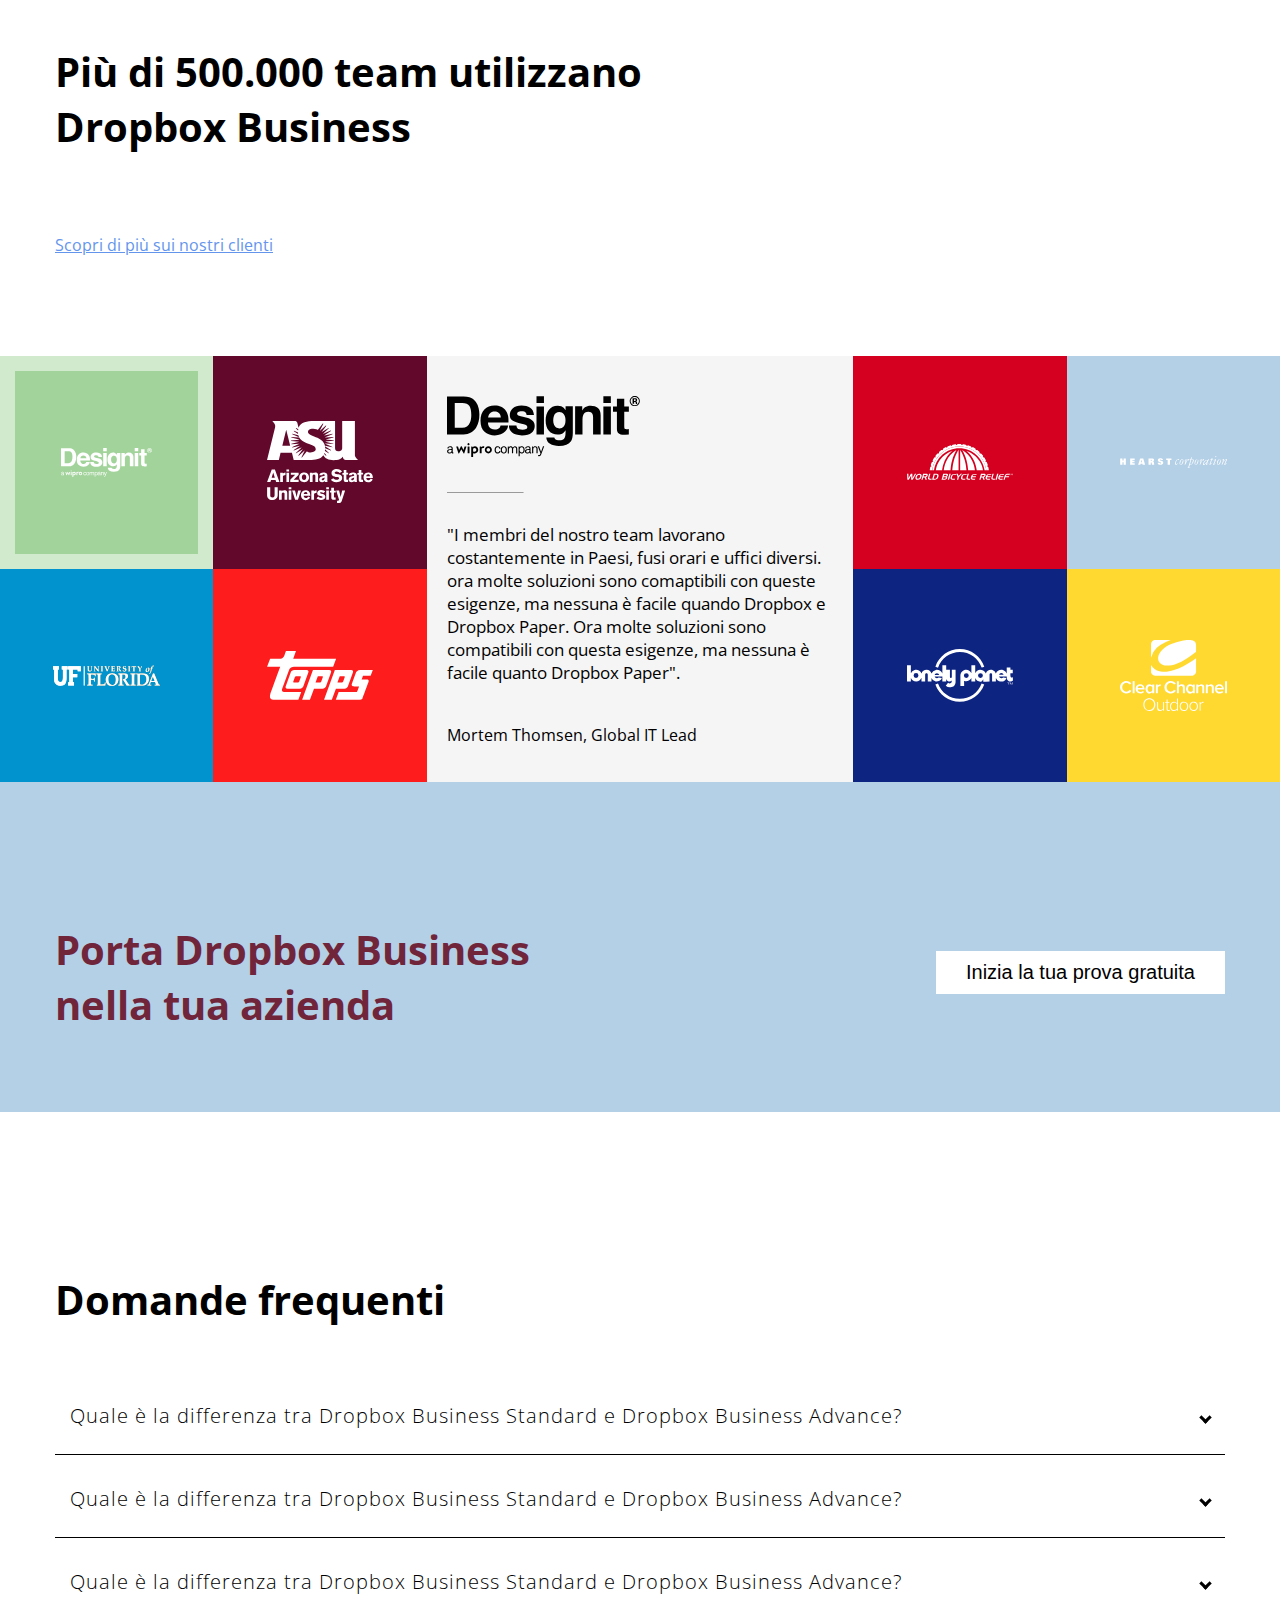
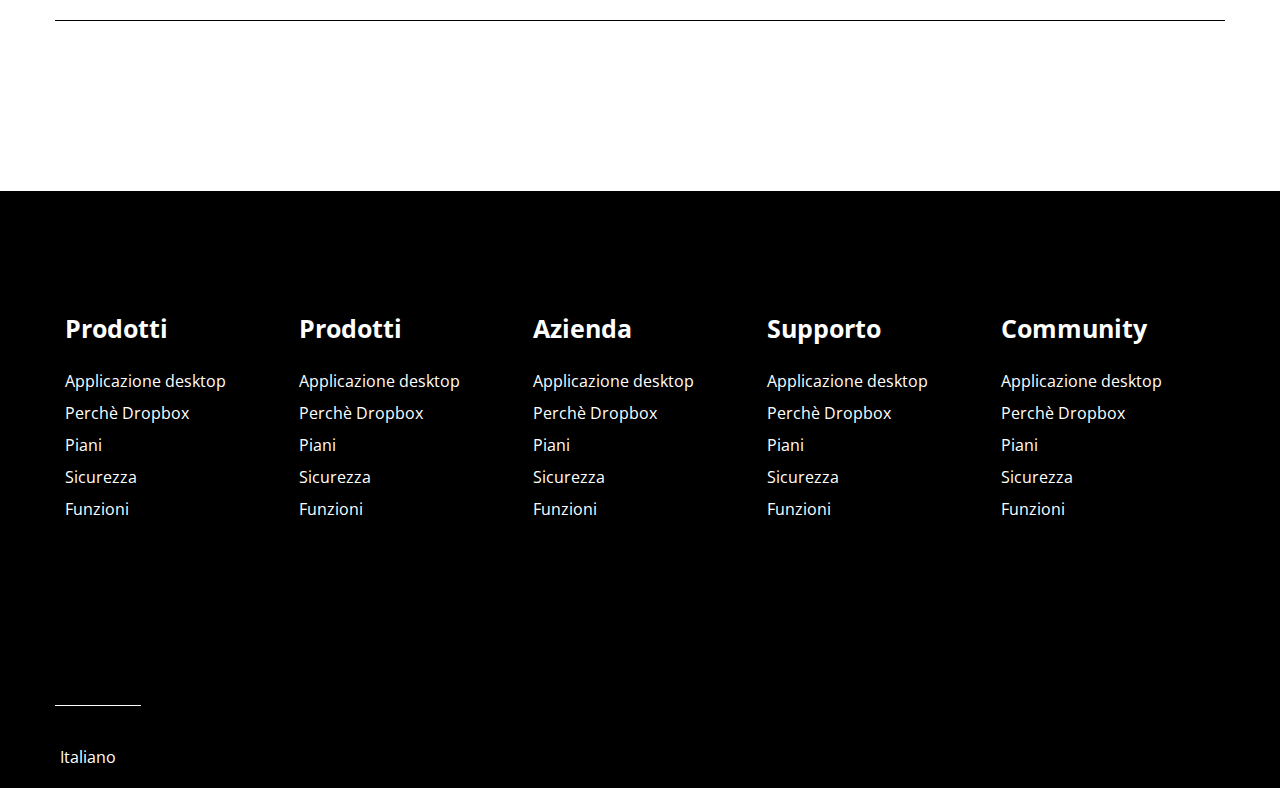
==== commit 0155e080: "[STYLE]revisione classi accordion" ====
--- a/Bonus/index.html
+++ b/Bonus/index.html
@@ -21,13 +21,34 @@
                         <img src=".././img/logo-small.png" alt="logo">
                         <ul class="nav">
                             <li> 
-                                <a href="">Perchè Dropbox</a> 
+                                <div class="dropdown">
+                                    <div class="dropbtn">Perchè Dropbox</div>
+                                    <div class="dropdown-content">
+                                      <a href="#">Link 1</a>
+                                      <a href="#">Link 2</a>
+                                      <a href="#">Link 3</a>
+                                    </div>
+                                  </div> 
                             </li>
                             <li> 
-                                <a href="">Funzioni</a> 
+                                <div class="dropdown">
+                                    <div class="dropbtn">Funzioni</div>
+                                    <div class="dropdown-content">
+                                      <a href="#">Link 1</a>
+                                      <a href="#">Link 2</a>
+                                      <a href="#">Link 3</a>
+                                    </div>
+                                  </div>  
                             </li>
                             <li> 
-                                <a href="">Piani e prezzi</a> 
+                                <div class="dropdown">
+                                    <div class="dropbtn">Piani e Prezzi</div>
+                                    <div class="dropdown-content">
+                                      <a href="#">Link 1</a>
+                                      <a href="#">Link 2</a>
+                                      <a href="#">Link 3</a>
+                                    </div>
+                                  </div>  
                             </li>
                         </ul>
                     </div>   
@@ -36,13 +57,27 @@
                     <div class="content">                       
                         <ul class="nav">
                             <li> 
-                                <a href="">Supporto</a> 
+                                <div class="dropdown">
+                                    <div class="dropbtn">Supporto</div>
+                                    <div class="dropdown-content">
+                                      <a href="#">Link 1</a>
+                                      <a href="#">Link 2</a>
+                                      <a href="#">Link 3</a>
+                                    </div>
+                                  </div> 
                             </li>
                             <li> 
-                                <a href="">Contatta l'ufficio vendite</a> 
+                                <div class="dropdown">
+                                    <div class="dropbtn">Contatta l'ufficio vendite</div>
+                                    <div class="dropdown-content">
+                                      <a href="#">Link 1</a>
+                                      <a href="#">Link 2</a>
+                                      <a href="#">Link 3</a>
+                                    </div>
+                                  </div>  
                             </li>
                             <li> 
-                                <a href="">Accedi</a> 
+                                 <a href="">Accedi</a>
                             </li>
                             <li> 
                                 <button class="style-button">Inizia</button>
--- a/Bonus/css/style.css
+++ b/Bonus/css/style.css
@@ -127,6 +127,14 @@
     background-color: rgba(0,97,255,255);
     border: none; 
     color: white;
+    cursor: pointer;
+    outline: none;
+}
+
+button:hover {background-color: rgba(3, 45, 128, 0.863)}
+
+button:active {
+ transform: translateY(4px);
 }
 
 .white-button{
@@ -173,6 +181,31 @@
     display: inline-block;
     margin:0 10px;
 }
+/* CLASSI MENU DROPDOWN */
+.dropdown-content {
+    display: none;
+    position: absolute;
+    background-color: #f1f1f1;
+    min-width: 160px;
+    box-shadow: 0px 8px 16px 0px rgba(0,0,0,0.2);
+    z-index: 1;
+}
+  
+.dropdown-content a {
+    color: black;
+    padding: 12px 16px;
+    text-decoration: none;
+    display: block;
+}
+  
+.dropdown-content a:hover {
+    background-color: #ddd;
+}
+  
+.dropdown:hover .dropdown-content {
+    display: block;
+}
+/* FINE CLASSI MENU DROPDOWN */
 /* FINE CLASSI HEADER */
 
 /* INIZIO CLASSI MAIN */
@@ -424,63 +457,24 @@
 
 /* CLASSI SESTA SEZIONE */
 
-.accordion{
-    border-bottom: 1px solid black;
-    padding: 30px 0;
-    font-weight: 700;
-}
-
-.angle_down{
-    padding:0 40px;
-}
-/* FINE CLASSI SESTA SEZIONE */
-/* FINE CLASSI MAIN */
-
-/* CLASSI FOOTER */
-footer{
-    background-color: black;
-    color: white;
-}
-footer a {
-    text-decoration: none;
-    color: white;
-}
-
-.footer-list li{
-    padding: 5px 0;
-}
-
-#language{
-    display: inline-block;
-    border-top: 1px solid white;
-    padding-top: 40px;
-    padding-right: 20px;
-}
-/* CLASSI FOOTER */
-
-  section.faq {
+/*CLASSI STILE/ANIMAZIONE ACCORDION */
+section.faq {
     padding-top: 2em;
     padding-bottom: 3em;
-  }
-  #faq h2{
-    margin-bottom: 10px;
-  }
-  #faq ul {
-    text-align: left;
-  }
-  .transition, p, ul li i:before, ul li i:after {
+}
+
+.transition, p, ul li i:before, ul li i:after {
     transition: all 0.3s;
-  }
-  
-  #faq .no-select, #faq h2 {
+}
+
+#faq .no-select, #faq h2 {
     -webkit-tap-highlight-color: transparent;
     -webkit-touch-callout: none;
     user-select: none;
-  }
-  
-  #faq h5 {
+}
+
+#faq h5 {
     font-size: 20px;
-    text-align: left;
     padding: 15px 15px 0;
     text-transform: none;
     font-weight: 300;
@@ -489,17 +483,15 @@
     margin: 0;
     cursor: pointer;
     transition: .2s;
-  }
-  
-  #faq p {
+}
+
+#faq p {
     color: #333;
-    text-align: left;
     font-size: 16px;
     line-height: 1.45;
     position: relative;
     overflow: hidden;
     contain: layout;
-    display: inline-block;
     opacity: 1;
     transform: translate(0, 0);
     margin-top: 10px;
@@ -508,16 +500,15 @@
     transition: .3s opacity, .6s max-height;
     hyphens: auto;
     z-index: 2;
-    
-  }
-  
-  #faq ul {
+}
+
+#faq ul {
     list-style: none;
     perspective: 900;
     padding: 0;
     margin: 0;
-  }
-  #faq ul li {
+}
+#faq ul li {
     position: relative;
     overflow: hidden;
     padding: 0;
@@ -525,34 +516,34 @@
     background: #fff;
     border-bottom: 1px solid black;
     -webkit-tap-highlight-color: transparent;
-  }
-
-  #faq ul li + li {
+}
+
+#faq ul li + li {
     margin-top: 15px;
-  }
-  #faq ul li:last-of-type {
+}
+#faq ul li:last-of-type {
     padding-bottom: 0;
-  }
-  #faq ul li i {
+}
+#faq ul li i {
     position: absolute;
     transform: translate(-6px, 0);
     margin-top: 28px;
     right: 15px;
-  }
-  #faq ul li i:before, #faq ul li i:after {
+}
+#faq ul li i:before, #faq ul li i:after {
     content: "";
     position: absolute;
     background-color: #000000;
     width: 3px;
     height: 9px;
-  }
-  #faq ul li i:before {
+}
+#faq ul li i:before {
     transform: translate(-2px, 0) rotate(45deg);
-  }
-  #faq ul li i:after {
+}
+#faq ul li i:after {
     transform: translate(2px, 0) rotate(-45deg);
-  }
-  #faq ul li input[type=checkbox] {
+}
+#faq ul li input[type=checkbox] {
     position: absolute;
     cursor: pointer;
     width: 100%;
@@ -560,19 +551,45 @@
     z-index: 1;
     opacity: 0;
     touch-action: manipulation;
-  }
-  #faq ul li input[type=checkbox]:checked ~ h2 {
+}
+#faq ul li input[type=checkbox]:checked ~ h2 {
     color: #000;
-  }
-  #faq ul li input[type=checkbox]:checked ~ p {
+}
+#faq ul li input[type=checkbox]:checked ~ p {
     max-height: 0;
     transition: .3s;
     opacity: 0;
-  }
-  #faq ul li input[type=checkbox]:checked ~ i:before {
+}
+#faq ul li input[type=checkbox]:checked ~ i:before {
     transform: translate(2px, 0) rotate(45deg);
-  }
-  #faq ul li input[type=checkbox]:checked ~ i:after {
+}
+#faq ul li input[type=checkbox]:checked ~ i:after {
     transform: translate(-2px, 0) rotate(-45deg);
-  }
-  +}
+/*FINE CLASSI STILE/ANIMAZIONE ACCORDION */
+/* FINE CLASSI SESTA SEZIONE */
+/* FINE CLASSI MAIN */
+
+/* CLASSI FOOTER */
+footer{
+    background-color: black;
+    color: white;
+}
+footer a {
+    text-decoration: none;
+    color: white;
+}
+
+.footer-list li{
+    padding: 5px 0;
+}
+
+#language{
+    display: inline-block;
+    border-top: 1px solid white;
+    padding-top: 40px;
+    padding-right: 20px;
+}
+/* FINE CLASSI FOOTER */
+
+
